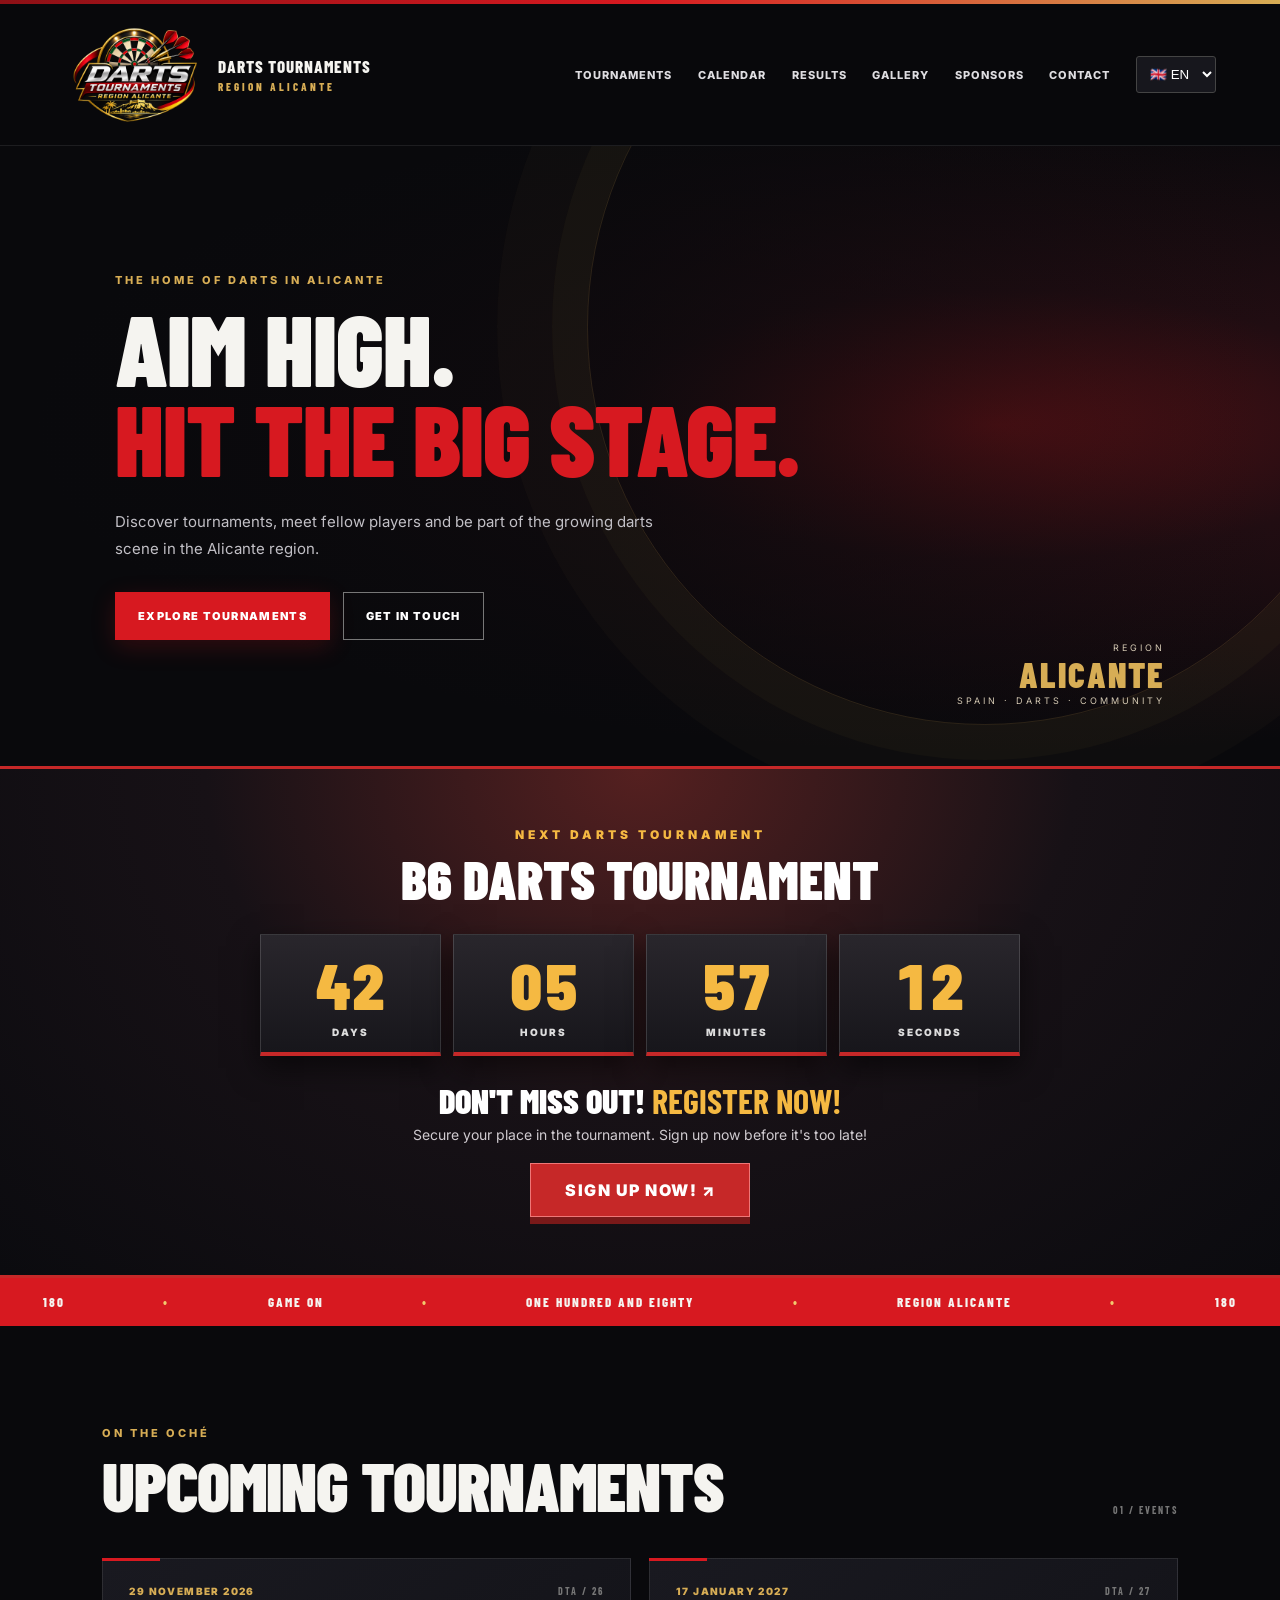
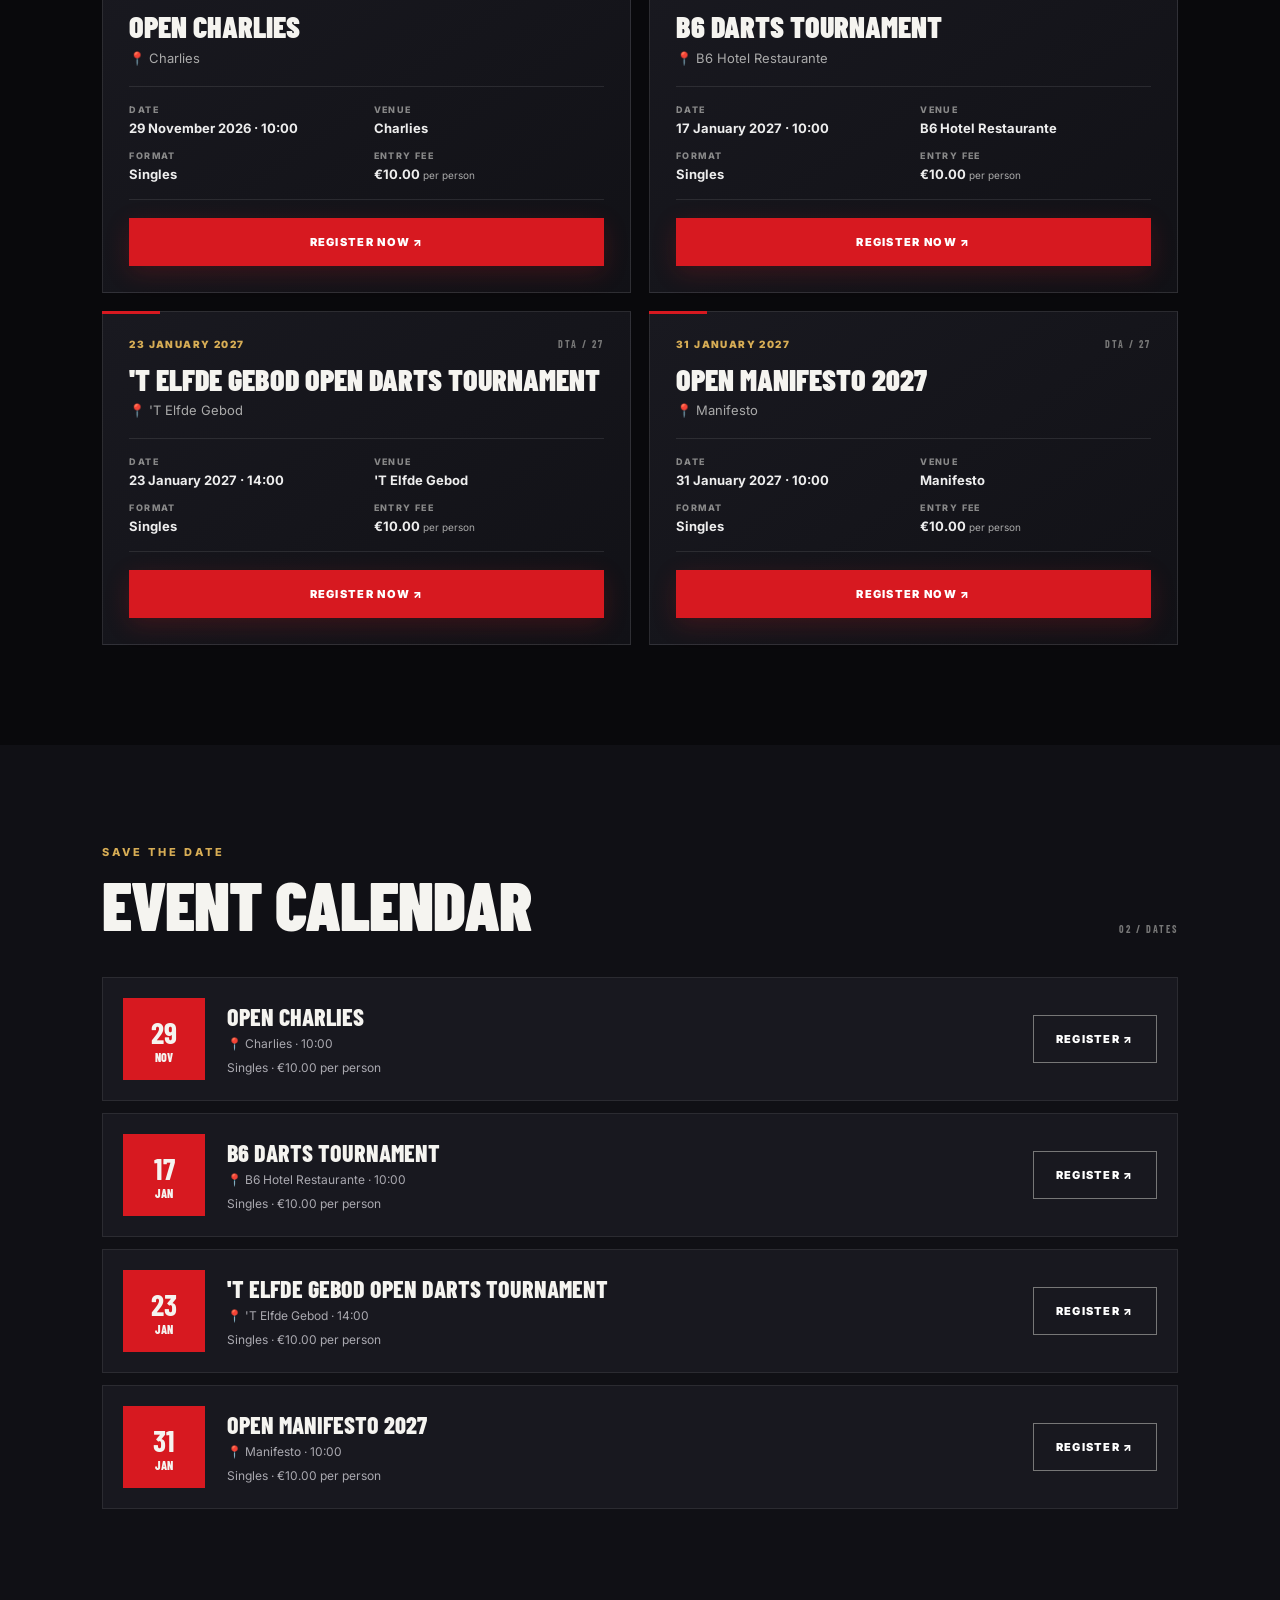
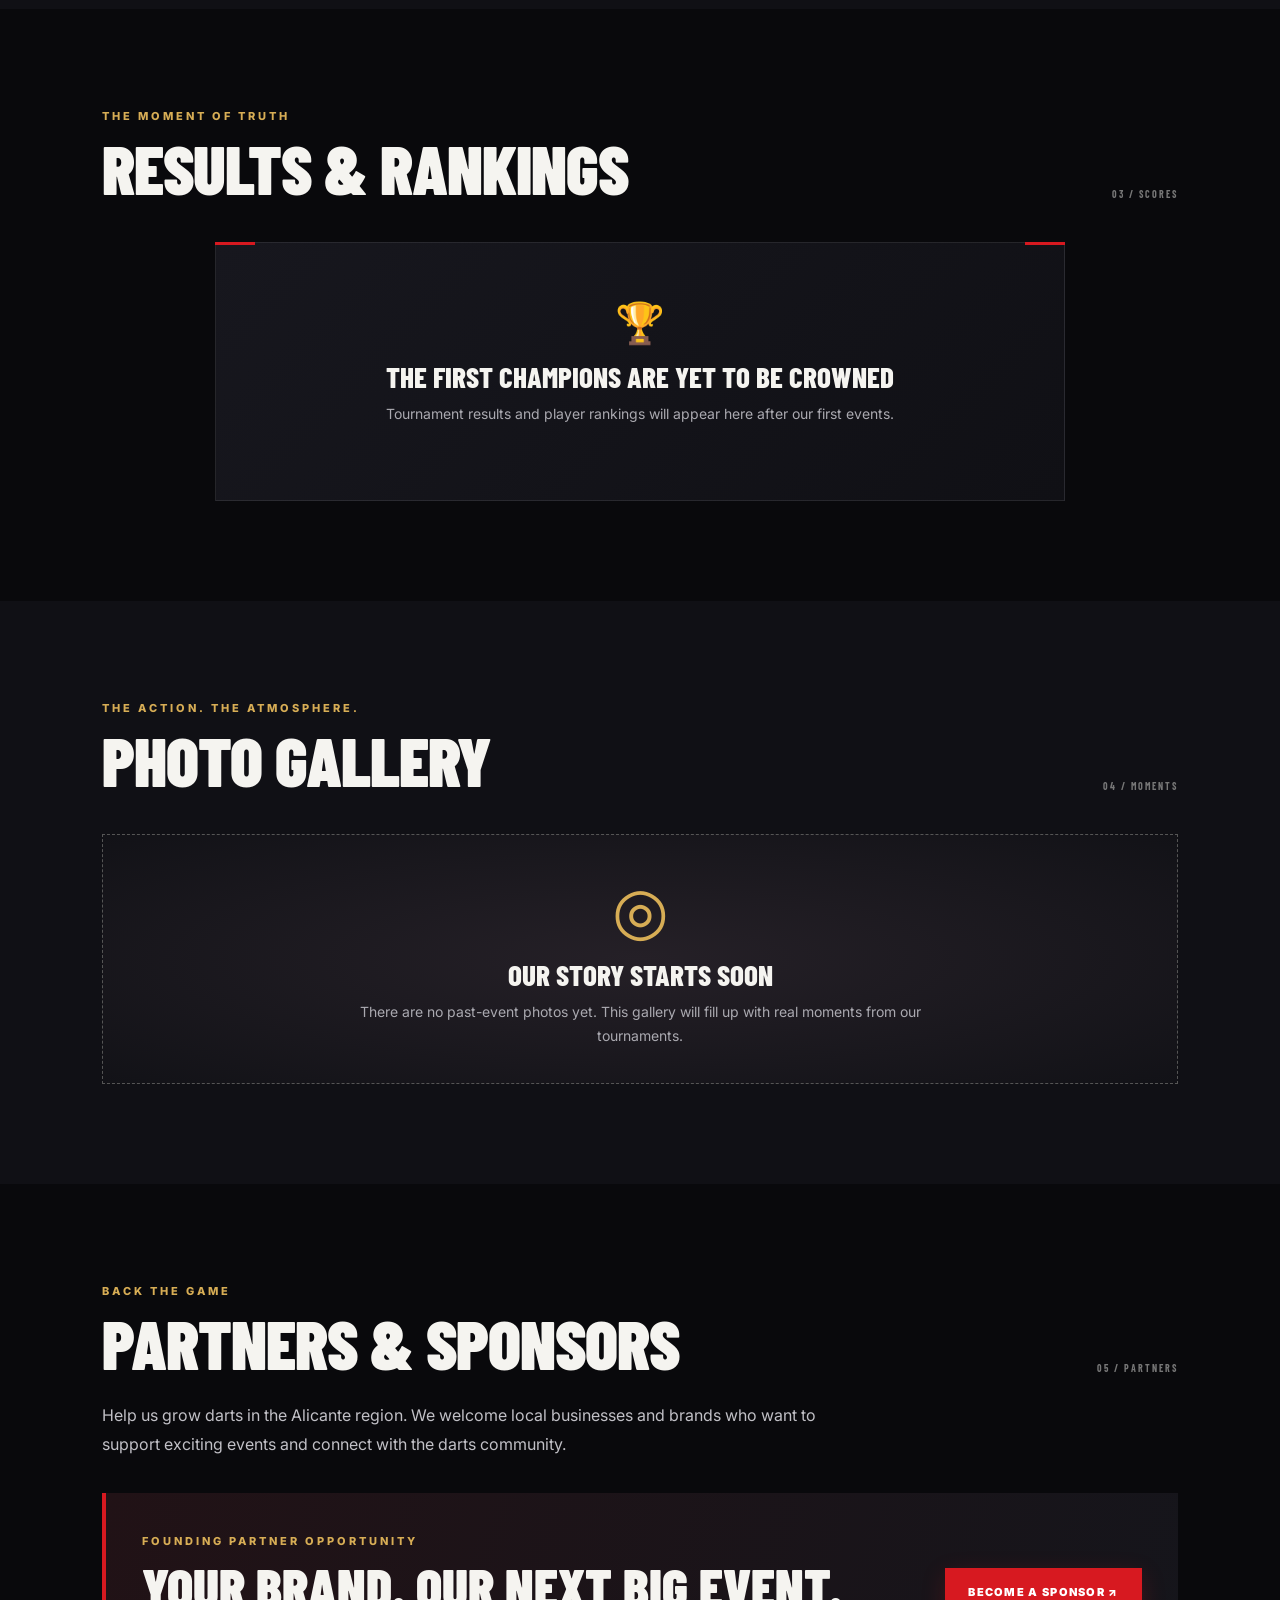
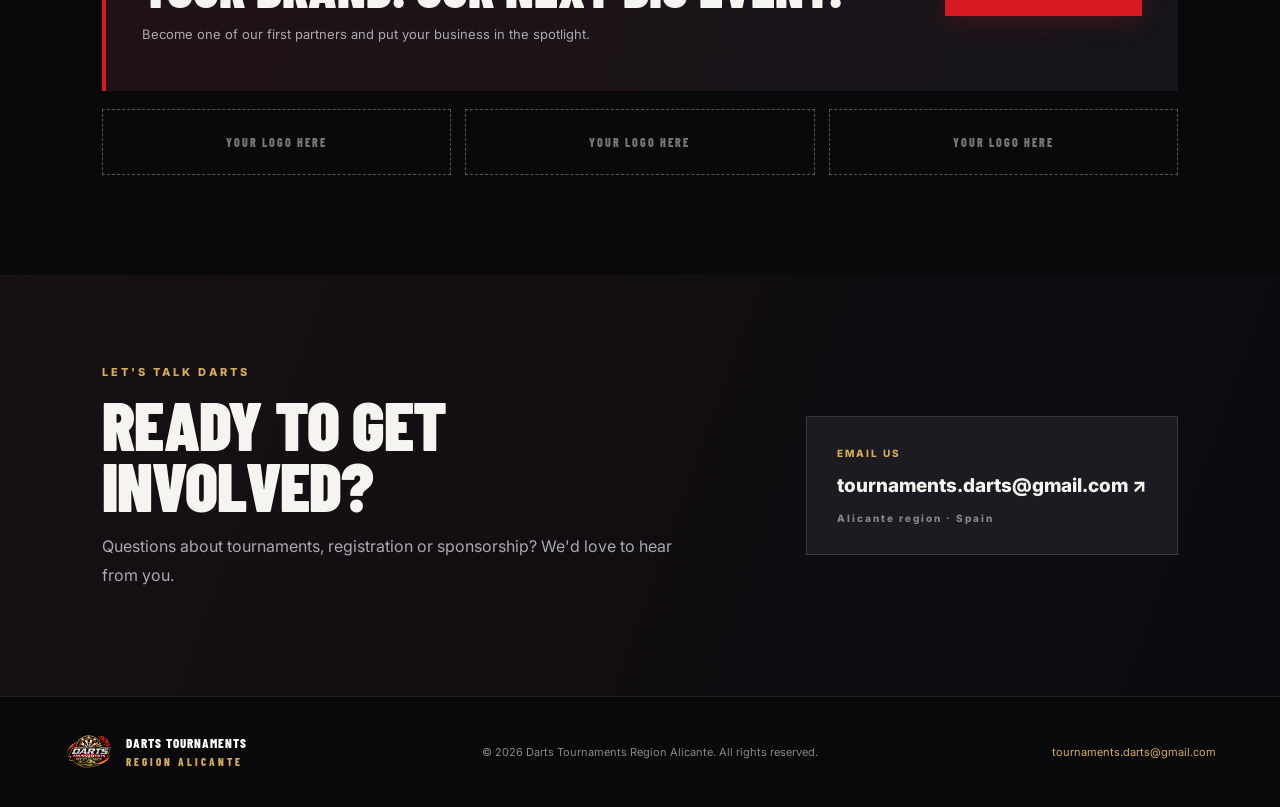
==== index.html @ 4b069492 "Add files via upload" ====
<!doctype html>
<html lang="en">
<head>
  <meta charset="utf-8">
  <meta name="viewport" content="width=device-width, initial-scale=1">
  <meta name="description" content="Darts Tournaments Region Alicante — discover darts tournaments, dates, results and registration in the Alicante region of Spain.">
  <meta name="theme-color" content="#09090c">
  <title>Darts Tournaments Region Alicante</title>
  <link rel="icon" href="assets/logo.png">
  <link rel="stylesheet" href="styles.css?v=countdown1">
</head>
<body>
  <div class="topline"></div>
  <header class="site-header">
    <a class="brand" href="#home" aria-label="Darts Tournaments Region Alicante home">
      <img src="assets/logo.png" alt="Darts Tournaments Region Alicante logo">
      <span>DARTS TOURNAMENTS <small>REGION ALICANTE</small></span>
    </a>
    <button class="menu-toggle" aria-label="Open menu" aria-expanded="false">☰</button>
    <nav class="nav">
      <a href="#events" data-i18n="navEvents">Tournaments</a>
      <a href="#calendar" data-i18n="navCalendar">Calendar</a>
      <a href="#results" data-i18n="navResults">Results</a>
      <a href="#gallery" data-i18n="navGallery">Gallery</a>
      <a href="#sponsors" data-i18n="navSponsors">Sponsors</a>
      <a href="#contact" data-i18n="navContact">Contact</a>
      <select id="language" aria-label="Select language">
        <option value="en">🇬🇧 EN</option><option value="nl">🇳🇱 NL</option><option value="es">🇪🇸 ES</option>
      </select>
    </nav>
  </header>

  <main>
    <section class="hero" id="home">
      <div class="hero-shade"></div>
      <div class="hero-content">
        <p class="eyebrow" data-i18n="heroEyebrow">THE HOME OF DARTS IN ALICANTE</p>
        <h1><span data-i18n="heroLine1">AIM HIGH.</span><br><em data-i18n="heroLine2">HIT THE BIG STAGE.</em></h1>
        <p class="hero-copy" data-i18n="heroCopy">Discover tournaments, meet fellow players and be part of the growing darts scene in the Alicante region.</p>
        <div class="hero-actions">
          <a class="btn btn-red" href="#events" data-i18n="heroCta">EXPLORE TOURNAMENTS</a>
          <a class="btn btn-outline" href="#contact" data-i18n="heroContact">GET IN TOUCH</a>
        </div>
      </div>
      <div class="hero-stamp"><span>REGION</span><strong>ALICANTE</strong><span>SPAIN · DARTS · COMMUNITY</span></div>
    </section>

    <section class="countdown-section" id="next-event-countdown" hidden aria-live="polite">
      <div class="countdown-inner">
        <p class="countdown-kicker">NEXT DARTS TOURNAMENT</p>
        <h2 class="countdown-event-name" id="countdown-event-name"></h2>
        <div class="countdown-clock" aria-label="Countdown">
          <div class="countdown-unit"><strong id="countdown-days">00</strong><span>DAYS</span></div>
          <div class="countdown-unit"><strong id="countdown-hours">00</strong><span>HOURS</span></div>
          <div class="countdown-unit"><strong id="countdown-minutes">00</strong><span>MINUTES</span></div>
          <div class="countdown-unit"><strong id="countdown-seconds">00</strong><span>SECONDS</span></div>
        </div>
        <p class="countdown-callout">DON'T MISS OUT! <strong>REGISTER NOW!</strong></p>
        <p class="countdown-copy">Secure your place in the tournament. Sign up now before it's too late!</p>
        <a class="countdown-register" id="countdown-register" href="#" target="_blank" rel="noopener noreferrer">SIGN UP NOW! ↗</a>
      </div>
    </section>

    <section class="ticker" aria-label="Brand statement"><span>180</span><b>•</b><span>GAME ON</span><b>•</b><span>ONE HUNDRED AND EIGHTY</span><b>•</b><span>REGION ALICANTE</span><b>•</b><span>180</span></section>

    <section class="section" id="events">
      <div class="section-heading">
        <div><p class="eyebrow" data-i18n="eventsEyebrow">ON THE OCHÉ</p><h2 data-i18n="eventsTitle">UPCOMING <em>TOURNAMENTS</em></h2></div>
        <span class="section-mark">01 / EVENTS</span>
      </div>
      <div class="event-grid" id="event-list" aria-live="polite"></div>
    </section>

    <section class="section section-dark" id="calendar">
      <div class="section-heading">
        <div><p class="eyebrow" data-i18n="calendarEyebrow">SAVE THE DATE</p><h2 data-i18n="calendarTitle">EVENT <em>CALENDAR</em></h2></div>
        <span class="section-mark">02 / DATES</span>
      </div>
      <div class="calendar-list" id="calendar-list" aria-live="polite"></div>
    </section>

    <section class="section" id="results">
      <div class="section-heading">
        <div><p class="eyebrow" data-i18n="resultsEyebrow">THE MOMENT OF TRUTH</p><h2 data-i18n="resultsTitle">RESULTS & <em>RANKINGS</em></h2></div>
        <span class="section-mark">03 / SCORES</span>
      </div>
      <div id="results-content" aria-live="polite"><div class="empty-panel"><div class="empty-icon">🏆</div><h3 data-i18n="resultsEmptyTitle">The first champions are yet to be crowned</h3><p data-i18n="resultsEmptyCopy">Tournament results and player rankings will appear here after our first events.</p></div></div>
    </section>

    <section class="section section-dark" id="gallery">
      <div class="section-heading">
        <div><p class="eyebrow" data-i18n="galleryEyebrow">THE ACTION. THE ATMOSPHERE.</p><h2 data-i18n="galleryTitle">PHOTO <em>GALLERY</em></h2></div>
        <span class="section-mark">04 / MOMENTS</span>
      </div>
      <div class="gallery-placeholder">
        <div class="gallery-symbol">◎</div>
        <h3 data-i18n="galleryEmptyTitle">Our story starts soon</h3>
        <p data-i18n="galleryEmptyCopy">There are no past-event photos yet. This gallery will fill up with real moments from our tournaments.</p>
      </div>
    </section>

    <section class="section sponsors" id="sponsors">
      <div class="section-heading">
        <div><p class="eyebrow" data-i18n="sponsorEyebrow">BACK THE GAME</p><h2 data-i18n="sponsorTitle">PARTNERS & <em>SPONSORS</em></h2></div>
        <span class="section-mark">05 / PARTNERS</span>
      </div>
      <p class="sponsor-intro" data-i18n="sponsorIntro">Help us grow darts in the Alicante region. We welcome local businesses and brands who want to support exciting events and connect with the darts community.</p>
      <div class="sponsor-callout">
        <div><span class="eyebrow" data-i18n="foundingPartner">FOUNDING PARTNER OPPORTUNITY</span><h3 data-i18n="sponsorCallTitle">YOUR BRAND.<br><em>OUR NEXT BIG EVENT.</em></h3><p data-i18n="sponsorCallCopy">Become one of our first partners and put your business in the spotlight.</p></div>
        <a class="btn btn-red" href="mailto:tournaments.darts@gmail.com?subject=Become%20a%20sponsor" data-i18n="sponsorCta">BECOME A SPONSOR ↗</a>
      </div>
      <div class="sponsor-slots"><div>YOUR LOGO HERE</div><div>YOUR LOGO HERE</div><div>YOUR LOGO HERE</div></div>
    </section>

    <section class="contact-section" id="contact">
      <div class="contact-copy"><p class="eyebrow" data-i18n="contactEyebrow">LET'S TALK DARTS</p><h2 data-i18n="contactTitle">READY TO<br><em>GET INVOLVED?</em></h2><p data-i18n="contactCopy">Questions about tournaments, registration or sponsorship? We'd love to hear from you.</p></div>
      <div class="contact-card"><span class="contact-label" data-i18n="emailUs">EMAIL US</span><a href="mailto:tournaments.darts@gmail.com">tournaments.darts@gmail.com ↗</a><span class="contact-note" data-i18n="contactNote">Alicante region · Spain</span></div>
    </section>
  </main>

  <footer class="footer">
    <a class="footer-brand" href="#home"><img src="assets/logo.png" alt=""><span>DARTS TOURNAMENTS<br><small>REGION ALICANTE</small></span></a>
    <p>© <span id="year"></span> Darts Tournaments Region Alicante. <span data-i18n="footerRights">All rights reserved.</span></p>
    <a href="mailto:tournaments.darts@gmail.com">tournaments.darts@gmail.com</a>
  </footer>
  <script src="script.js?v=countdown1"></script>
</body>
</html>
---- styles.css ----
@import url('https://fonts.googleapis.com/css2?family=Barlow+Condensed:wght@500;600;700;800;900&family=Inter:wght@400;500;600;700;800&display=swap');
:root{--bg:#09090c;--panel:#121217;--panel2:#18181f;--red:#d71920;--gold:#d7ad55;--white:#f5f4f0;--muted:#aaa9b0;--line:#303039}
*{box-sizing:border-box}html{scroll-behavior:smooth;scroll-padding-top:90px}body{margin:0;background:var(--bg);color:var(--white);font-family:Inter,Arial,sans-serif}a{color:inherit;text-decoration:none}.topline{height:4px;background:linear-gradient(90deg,#8d1016,var(--red),var(--gold))}.site-header{height:142px;padding:0 clamp(20px,5vw,76px);display:flex;align-items:center;justify-content:space-between;background:#09090cf2;border-bottom:1px solid #ffffff16;position:sticky;top:0;z-index:20;backdrop-filter:blur(14px)}.brand,.footer-brand{display:flex;align-items:center;gap:12px;font:800 17px 'Barlow Condensed',sans-serif;letter-spacing:1px}.brand img{width:142px;height:128px;object-fit:contain;flex:0 0 auto}.brand small,.footer-brand small{display:block;color:var(--gold);font-size:11px;letter-spacing:3px;margin-top:4px}.nav{display:flex;align-items:center;gap:clamp(13px,2vw,28px)}.nav a{font-size:11px;font-weight:800;letter-spacing:1px;text-transform:uppercase;color:#dedde1}.nav a:hover{color:var(--gold)}select{background:#17171d;color:white;border:1px solid #444;padding:9px;border-radius:3px}.menu-toggle{display:none;background:none;border:1px solid #555;color:white;font-size:23px;padding:5px 10px}.hero{min-height:620px;position:relative;display:flex;align-items:center;padding:80px clamp(24px,9vw,140px);overflow:hidden;background:radial-gradient(ellipse at 78% 45%,#5a1115 0,#210d12 28%,#09090c 68%)}.hero:after{content:"";position:absolute;right:-8%;top:-35%;width:62vw;height:62vw;border:1px solid #d7ad5528;border-radius:50%;box-shadow:0 0 0 35px #d7ad5508,0 0 0 90px #d7ad5506}.hero-shade{position:absolute;inset:0;background:linear-gradient(90deg,#09090cf5 0%,#09090cbd 48%,transparent 100%)}.hero-content{position:relative;z-index:2;max-width:720px}.eyebrow{color:var(--gold);font-size:11px;font-weight:800;letter-spacing:3px;margin:0 0 15px}.hero h1,.section h2,.contact-section h2{font:900 clamp(52px,8vw,100px)/.9 'Barlow Condensed',sans-serif;letter-spacing:-1px;margin:0;text-transform:uppercase}.hero h1 em,.section h2 em,.contact-section h2 em,.sponsor-callout h3 em{font-style:normal;color:var(--red)}.hero-copy{color:#c2c0c6;line-height:1.8;max-width:540px;margin:26px 0 30px;font-size:15px}.hero-actions{display:flex;gap:13px;flex-wrap:wrap}.btn{display:inline-flex;align-items:center;justify-content:center;padding:15px 22px;font-size:11px;font-weight:900;letter-spacing:1.3px;border:1px solid transparent;min-height:48px}.btn-red{background:var(--red);color:white;box-shadow:0 7px 24px #d7192033}.btn-red:hover{background:#f0262d}.btn-outline{border-color:#777;color:white}.btn-outline:hover{border-color:var(--gold);color:var(--gold)}.hero-stamp{position:absolute;right:9%;bottom:60px;z-index:2;display:flex;flex-direction:column;text-align:right;color:#d4c9b3;font-size:9px;letter-spacing:3px}.hero-stamp strong{font:900 35px 'Barlow Condensed';color:var(--gold);letter-spacing:2px}.ticker{height:48px;display:flex;align-items:center;justify-content:space-around;gap:12px;overflow:hidden;background:var(--red);font:800 13px 'Barlow Condensed';letter-spacing:2px;white-space:nowrap}.ticker b{color:#f2c96d}.section{padding:100px clamp(22px,8vw,120px)}.section-dark{background:#101015}.section-heading{display:flex;align-items:end;justify-content:space-between;margin-bottom:42px;gap:20px}.section h2,.contact-section h2{font-size:clamp(42px,6vw,68px)}.section-mark{font:700 10px 'Barlow Condensed';letter-spacing:2px;color:#777}.empty-panel{max-width:850px;margin:auto;text-align:center;padding:55px 25px;background:linear-gradient(135deg,#17171e,#101015);border:1px solid #ffffff16;position:relative}.empty-panel:before,.empty-panel:after{content:"";position:absolute;width:40px;height:3px;background:var(--red);top:-1px;left:-1px}.empty-panel:after{left:auto;right:-1px}.empty-icon{font-size:40px;margin-bottom:12px}.empty-panel h3,.calendar-empty h3,.gallery-placeholder h3{font:800 29px 'Barlow Condensed';text-transform:uppercase;margin:8px 0}.empty-panel p,.calendar-empty p,.gallery-placeholder p{color:var(--muted);line-height:1.7;max-width:570px;margin:0 auto 20px;font-size:14px}.text-link{font-size:10px;color:var(--gold);font-weight:800;letter-spacing:1.5px}.calendar-empty{display:flex;align-items:center;gap:30px;padding:28px;background:#18181f;border:1px solid #ffffff15;flex-wrap:wrap}.calendar-date{width:125px;height:125px;display:flex;flex-direction:column;justify-content:center;align-items:center;background:var(--red);font:800 17px 'Barlow Condensed';text-align:center}.calendar-date strong{font-size:31px}.calendar-empty>div:nth-child(2){flex:1;min-width:220px}.calendar-empty p{margin:0}.calendar-empty .btn{margin-left:auto}.gallery-placeholder{min-height:250px;border:1px dashed #555;display:flex;flex-direction:column;align-items:center;justify-content:center;text-align:center;background:radial-gradient(ellipse,#252027,#121217)}.gallery-symbol{font-size:65px;color:var(--gold)}.gallery-placeholder p{margin-bottom:0}.sponsor-intro{color:#c1c0c6;line-height:1.8;max-width:720px;margin:-15px 0 35px}.sponsor-callout{padding:36px;background:linear-gradient(110deg,#211216,#15151b);border-left:4px solid var(--red);display:flex;align-items:center;justify-content:space-between;gap:25px}.sponsor-callout h3{font:900 clamp(34px,5vw,54px)/.95 'Barlow Condensed';margin:12px 0}.sponsor-callout p{color:var(--muted);font-size:13px}.sponsor-slots{display:grid;grid-template-columns:repeat(3,1fr);gap:14px;margin-top:18px}.sponsor-slots div{border:1px dashed #555;padding:25px;text-align:center;color:#777;font:800 12px 'Barlow Condensed';letter-spacing:2px}.contact-section{padding:90px clamp(22px,8vw,120px);display:flex;align-items:center;justify-content:space-between;gap:40px;background:linear-gradient(110deg,#171014,#0b0b0f)}.contact-copy{max-width:570px}.contact-copy>p:last-child{color:var(--muted);line-height:1.8}.contact-card{padding:30px;background:#1c1b21;border:1px solid #ffffff20;min-width:min(100%,370px)}.contact-label,.contact-note{display:block;color:var(--gold);font-size:10px;font-weight:800;letter-spacing:2px}.contact-card a{display:block;font-weight:800;font-size:clamp(15px,2vw,19px);margin:15px 0;overflow-wrap:anywhere}.contact-note{color:#888}.footer{padding:30px clamp(20px,5vw,76px);display:flex;align-items:center;justify-content:space-between;gap:20px;flex-wrap:wrap;border-top:1px solid #ffffff18;color:#888;font-size:11px}.footer-brand img{width:50px;height:50px;object-fit:contain}.footer-brand{color:white;font-size:13px}.footer>a:last-child{color:var(--gold)}@media(max-width:850px){.nav{gap:12px}.nav a{font-size:9px}.brand{font-size:14px}.brand img{width:112px;height:104px}}@media(max-width:700px){.site-header{height:112px}.brand img{width:108px;height:100px}.menu-toggle{display:block}.nav{display:none;position:absolute;top:112px;left:0;right:0;background:#101015;padding:20px;flex-direction:column;align-items:stretch;border-bottom:1px solid #333}.nav.open{display:flex}.nav a{font-size:12px;padding:8px}.nav select{width:100%}.hero{min-height:570px;padding-top:60px;padding-bottom:110px}.hero-stamp{right:22px;bottom:22px}.section{padding-top:70px;padding-bottom:70px}.section-heading{align-items:start}.section-mark{display:none}.calendar-empty .btn{margin-left:0}.sponsor-callout,.contact-section{align-items:flex-start;flex-direction:column}.sponsor-slots{grid-template-columns:1fr}.contact-card{width:100%;min-width:0}.footer{align-items:flex-start;flex-direction:column}}

/* Tournament listings */
.event-grid{display:grid;grid-template-columns:repeat(2,minmax(0,1fr));gap:18px}
.event-card{background:linear-gradient(145deg,#191920,#111116);border:1px solid #ffffff1b;padding:26px;position:relative;display:flex;flex-direction:column;min-height:100%}
.event-card:before{content:"";position:absolute;left:-1px;top:-1px;width:58px;height:3px;background:var(--red)}
.event-card-top{display:flex;justify-content:space-between;align-items:center;gap:12px;margin-bottom:14px}
.event-tag{color:var(--gold);font-size:10px;font-weight:900;letter-spacing:1.4px;text-transform:uppercase}
.event-number{color:#777;font:700 10px 'Barlow Condensed';letter-spacing:2px}
.event-card h3{font:900 30px/1.05 'Barlow Condensed';text-transform:uppercase;margin:0 0 7px}
.event-venue{color:#aaa;font-size:13px;margin:0 0 20px}
.event-details{display:grid;grid-template-columns:1fr 1fr;gap:14px;padding:17px 0;border-top:1px solid #ffffff18;border-bottom:1px solid #ffffff18;margin-top:auto}
.event-details div{display:flex;flex-direction:column;gap:5px}
.event-details span{font-size:9px;color:#888;letter-spacing:1.4px;font-weight:800}
.event-details strong{font-size:13px;color:#eee}
.event-details small{font-size:10px;color:#aaa;font-weight:400}
.event-register{margin-top:18px;width:100%}
.calendar-list{display:flex;flex-direction:column;gap:12px}
.calendar-row{display:flex;align-items:center;gap:22px;padding:20px;background:#18181f;border:1px solid #ffffff15}
.calendar-row .calendar-date{flex:0 0 82px;width:82px;height:82px}
.calendar-row .calendar-date strong{font-size:30px}
.calendar-row .calendar-date span{font-size:12px;text-transform:uppercase}
.calendar-info{flex:1;min-width:0}
.calendar-info h3{font:800 24px 'Barlow Condensed';text-transform:uppercase;margin:0 0 5px}
.calendar-info p,.calendar-info>span{color:var(--muted);font-size:12px;margin:0 0 5px}
.calendar-row .btn{flex:0 0 auto}
@media(max-width:760px){.event-grid{grid-template-columns:1fr}.calendar-row{align-items:flex-start;flex-wrap:wrap}.calendar-row .calendar-date{flex-basis:70px;width:70px;height:70px}.calendar-info{flex-basis:calc(100% - 95px)}.calendar-row .btn{margin-left:92px}}

/* Tournament results */
.result-card{background:linear-gradient(145deg,#191920,#111116);border:1px solid #ffffff1b;padding:26px;margin:0 0 18px}
.result-heading{display:flex;align-items:center;justify-content:space-between;gap:16px;border-bottom:1px solid #ffffff20;padding-bottom:15px;margin-bottom:12px}
.result-heading .eyebrow{margin-bottom:7px}
.result-heading h3{font:900 30px/1.05 'Barlow Condensed';text-transform:uppercase;margin:0}
.result-count{font-size:10px;font-weight:800;letter-spacing:1.3px;color:var(--gold)}
.result-list{list-style:none;margin:0;padding:0;display:grid;grid-template-columns:repeat(2,minmax(0,1fr));gap:8px 18px;counter-reset:rank}
.result-list li{display:flex;align-items:center;gap:12px;padding:10px;background:#ffffff08;color:#eee;font-size:13px;min-width:0}
.result-position{display:flex;align-items:center;justify-content:center;flex:0 0 30px;height:30px;background:var(--red);font-weight:900}
@media(max-width:650px){.result-list{grid-template-columns:1fr}.result-heading{align-items:flex-start;flex-direction:column}}

/* Click-to-open tournament result cards */
.result-toggle{display:block;width:100%;padding:0;border:0;background:transparent;color:inherit;text-align:left;cursor:pointer}
.result-toggle:focus-visible{outline:2px solid var(--gold);outline-offset:5px}
.result-toggle .result-heading{margin:0;padding:0 0 15px}
.result-title{display:flex;flex-direction:column;gap:7px;min-width:0}
.result-title .eyebrow{margin:0}
.result-name{font:900 30px/1.05 'Barlow Condensed';text-transform:uppercase}
.result-meta{display:flex;align-items:center;gap:14px;flex-shrink:0}
.result-chevron{font-size:24px;color:var(--gold);line-height:1}
.result-details{padding-top:12px}
@media(max-width:650px){.result-toggle .result-heading{align-items:flex-start;flex-direction:row}.result-meta{align-items:flex-end;flex-direction:column;gap:5px}.result-name{font-size:25px}}


/* Featured next-event countdown */
.countdown-section{background:radial-gradient(ellipse at 50% 0%,#552020 0%,#171116 48%,#0b0b0f 100%);color:#fff;padding:58px 22px;text-align:center;border-top:3px solid #c62828;border-bottom:3px solid #c62828;position:relative;overflow:hidden}
.countdown-section[hidden]{display:none}
.countdown-inner{max-width:920px;margin:0 auto;position:relative}
.countdown-kicker{color:#f5b942;font-size:12px;font-weight:900;letter-spacing:4px;margin:0 0 10px}
.countdown-event-name{font:900 clamp(30px,5vw,54px)/1 'Barlow Condensed',sans-serif;text-transform:uppercase;margin:0 0 28px}
.countdown-clock{display:grid;grid-template-columns:repeat(4,minmax(0,1fr));gap:12px;max-width:760px;margin:0 auto 28px}
.countdown-unit{background:linear-gradient(180deg,#29262c,#17161b);border:1px solid #ffffff25;border-bottom:4px solid #c62828;padding:18px 8px 14px;box-shadow:0 12px 28px #0008}
.countdown-unit strong{display:block;color:#f5b942;font:900 clamp(34px,6vw,64px)/1 'Barlow Condensed',sans-serif;font-variant-numeric:tabular-nums}
.countdown-unit span{display:block;color:#ddd;font-size:10px;font-weight:900;letter-spacing:2px;margin-top:9px}
.countdown-callout{font:900 clamp(23px,4vw,34px)/1 'Barlow Condensed',sans-serif;margin:0 0 8px;color:#fff}
.countdown-callout strong{color:#f5b942}
.countdown-copy{color:#d0cbd0;font-size:14px;margin:0 0 20px}
.countdown-register{display:inline-block;background:#c62828;color:white;text-decoration:none;font-weight:900;letter-spacing:1.5px;padding:16px 34px;border:1px solid #ef7777;box-shadow:0 7px 0 #791919;transition:transform .15s,background .15s}
.countdown-register:hover{background:#e03333;transform:translateY(-2px)}
@media(max-width:520px){.countdown-section{padding:42px 14px}.countdown-clock{gap:6px}.countdown-unit{padding:14px 3px 11px}.countdown-unit span{font-size:8px;letter-spacing:1px}.countdown-copy{font-size:12px}}
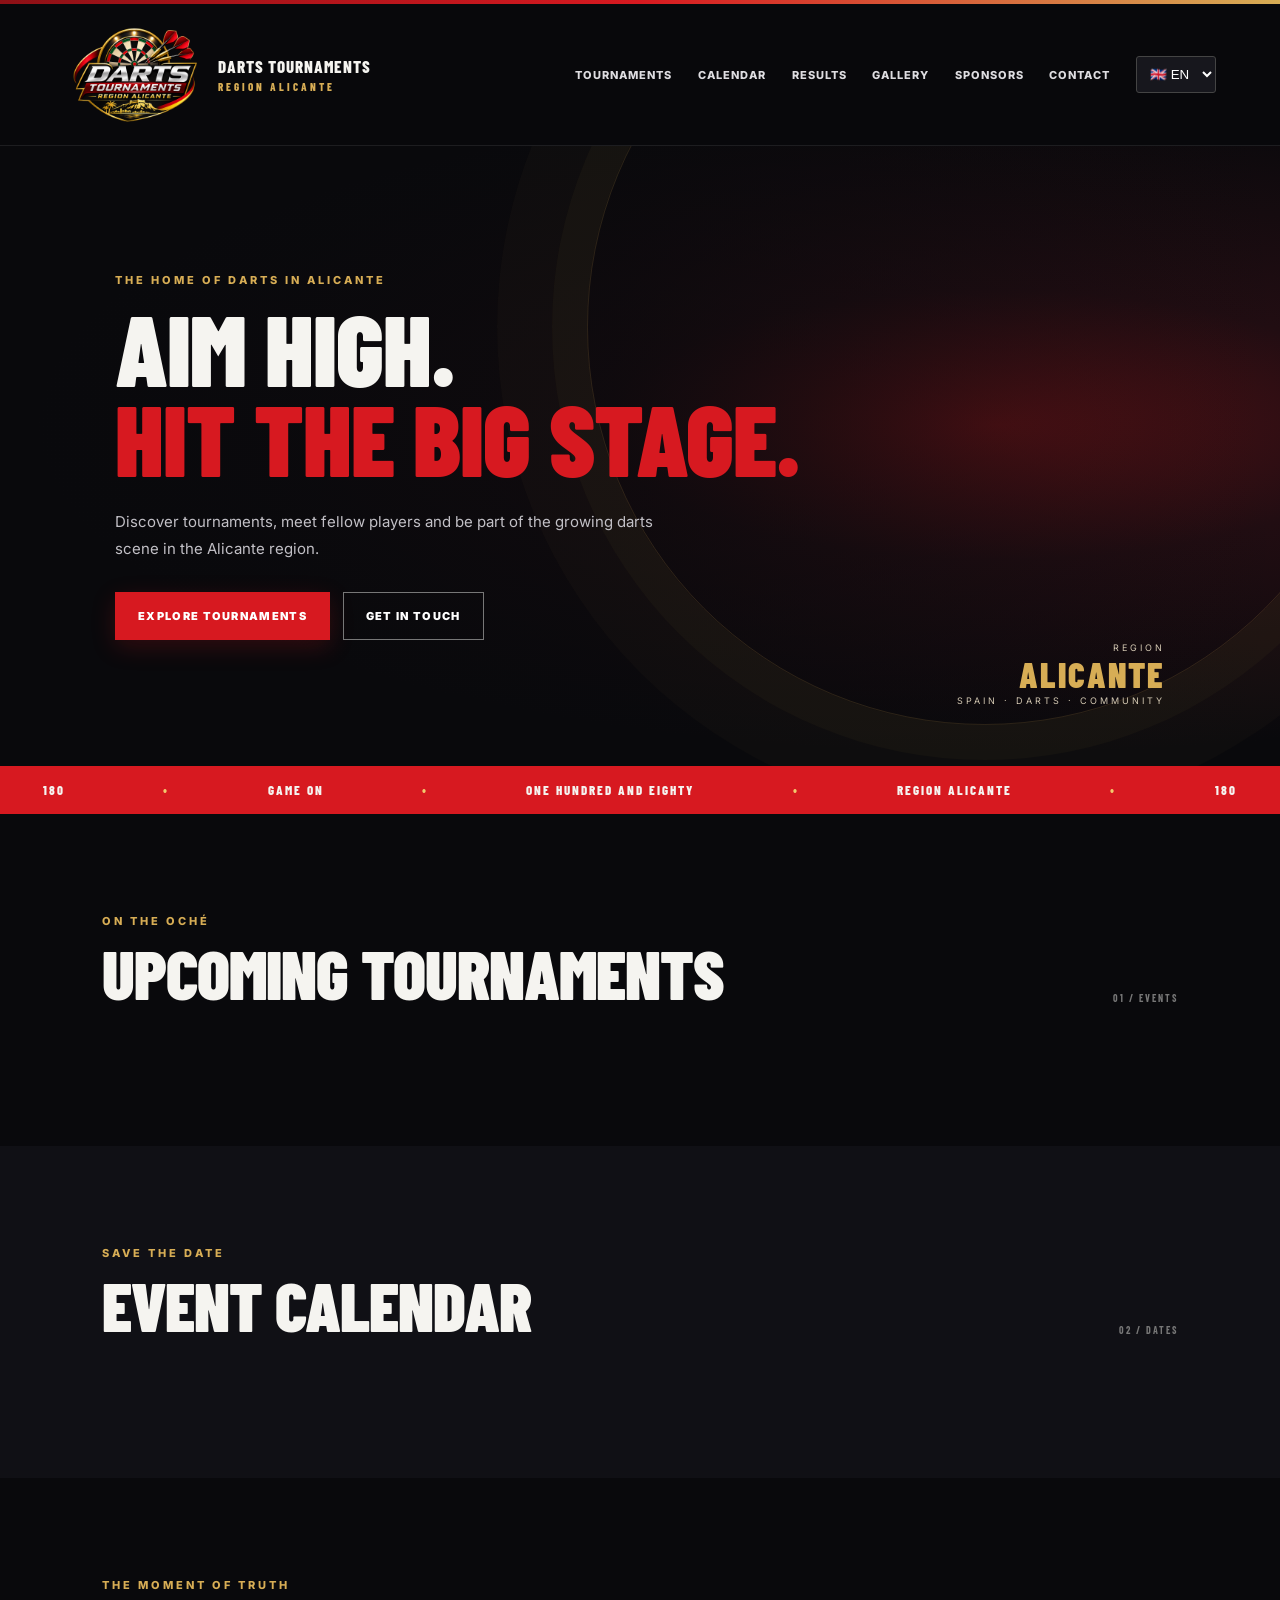
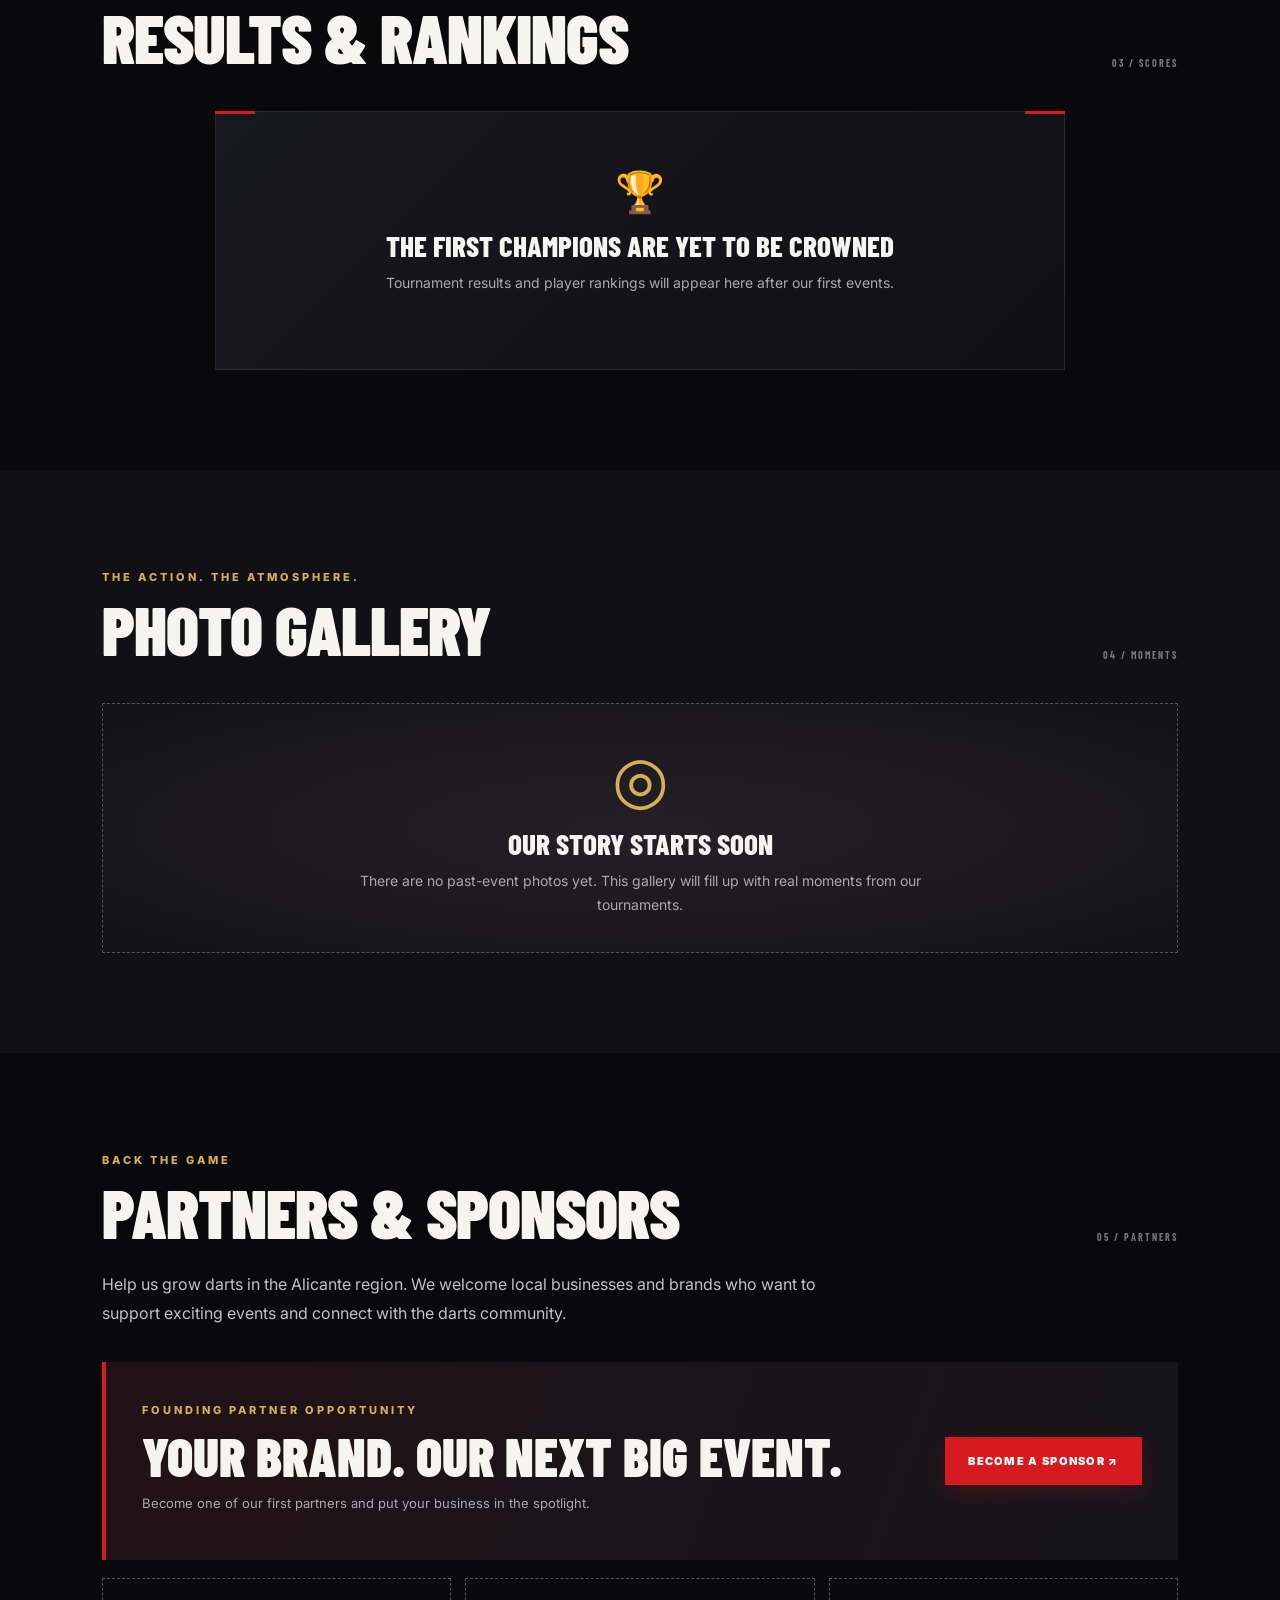
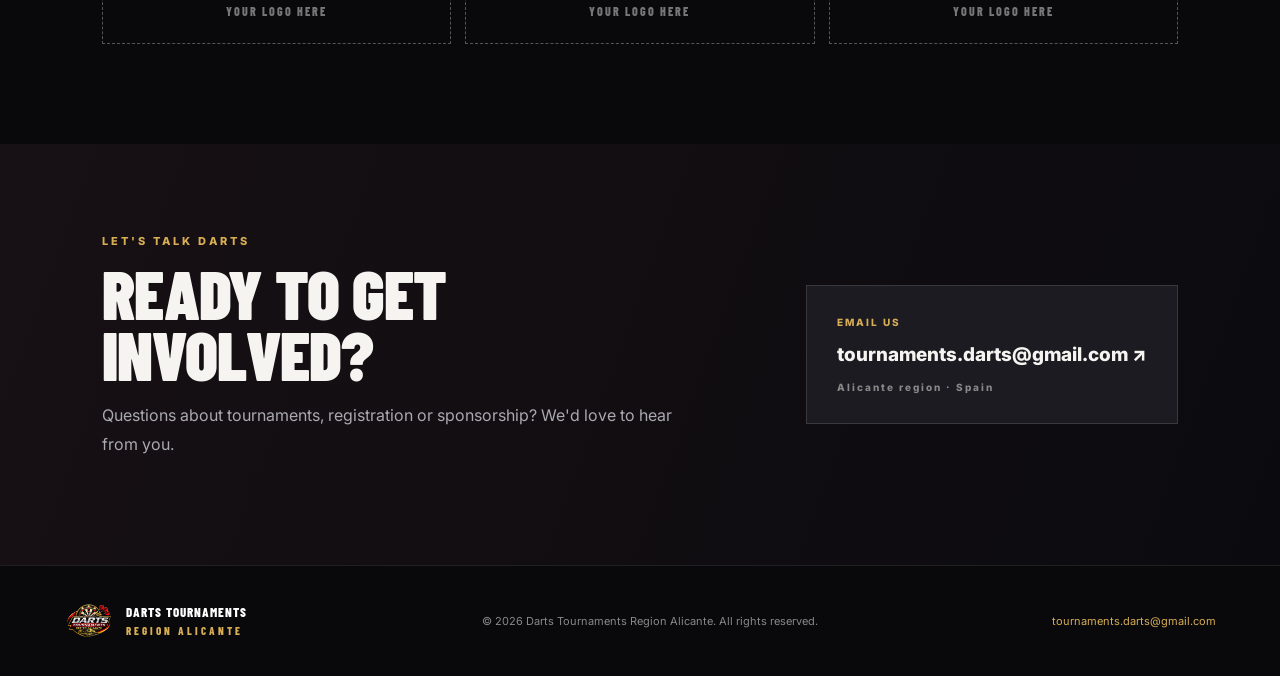
==== commit 6fc2e86a: "Add files via upload" ====
--- a/index.html
+++ b/index.html
@@ -7,7 +7,7 @@
   <meta name="theme-color" content="#09090c">
   <title>Darts Tournaments Region Alicante</title>
   <link rel="icon" href="assets/logo.png">
-  <link rel="stylesheet" href="styles.css?v=countdown1">
+  <link rel="stylesheet" href="styles.css">
 </head>
 <body>
   <div class="topline"></div>
@@ -60,6 +60,7 @@
         <a class="countdown-register" id="countdown-register" href="#" target="_blank" rel="noopener noreferrer">SIGN UP NOW! ↗</a>
       </div>
     </section>
+
 
     <section class="ticker" aria-label="Brand statement"><span>180</span><b>•</b><span>GAME ON</span><b>•</b><span>ONE HUNDRED AND EIGHTY</span><b>•</b><span>REGION ALICANTE</span><b>•</b><span>180</span></section>
 
@@ -123,6 +124,6 @@
     <p>© <span id="year"></span> Darts Tournaments Region Alicante. <span data-i18n="footerRights">All rights reserved.</span></p>
     <a href="mailto:tournaments.darts@gmail.com">tournaments.darts@gmail.com</a>
   </footer>
-  <script src="script.js?v=countdown1"></script>
+  <script src="script.js?v=flyercountdown2?v=flyers-results-1"></script>
 </body>
 </html>
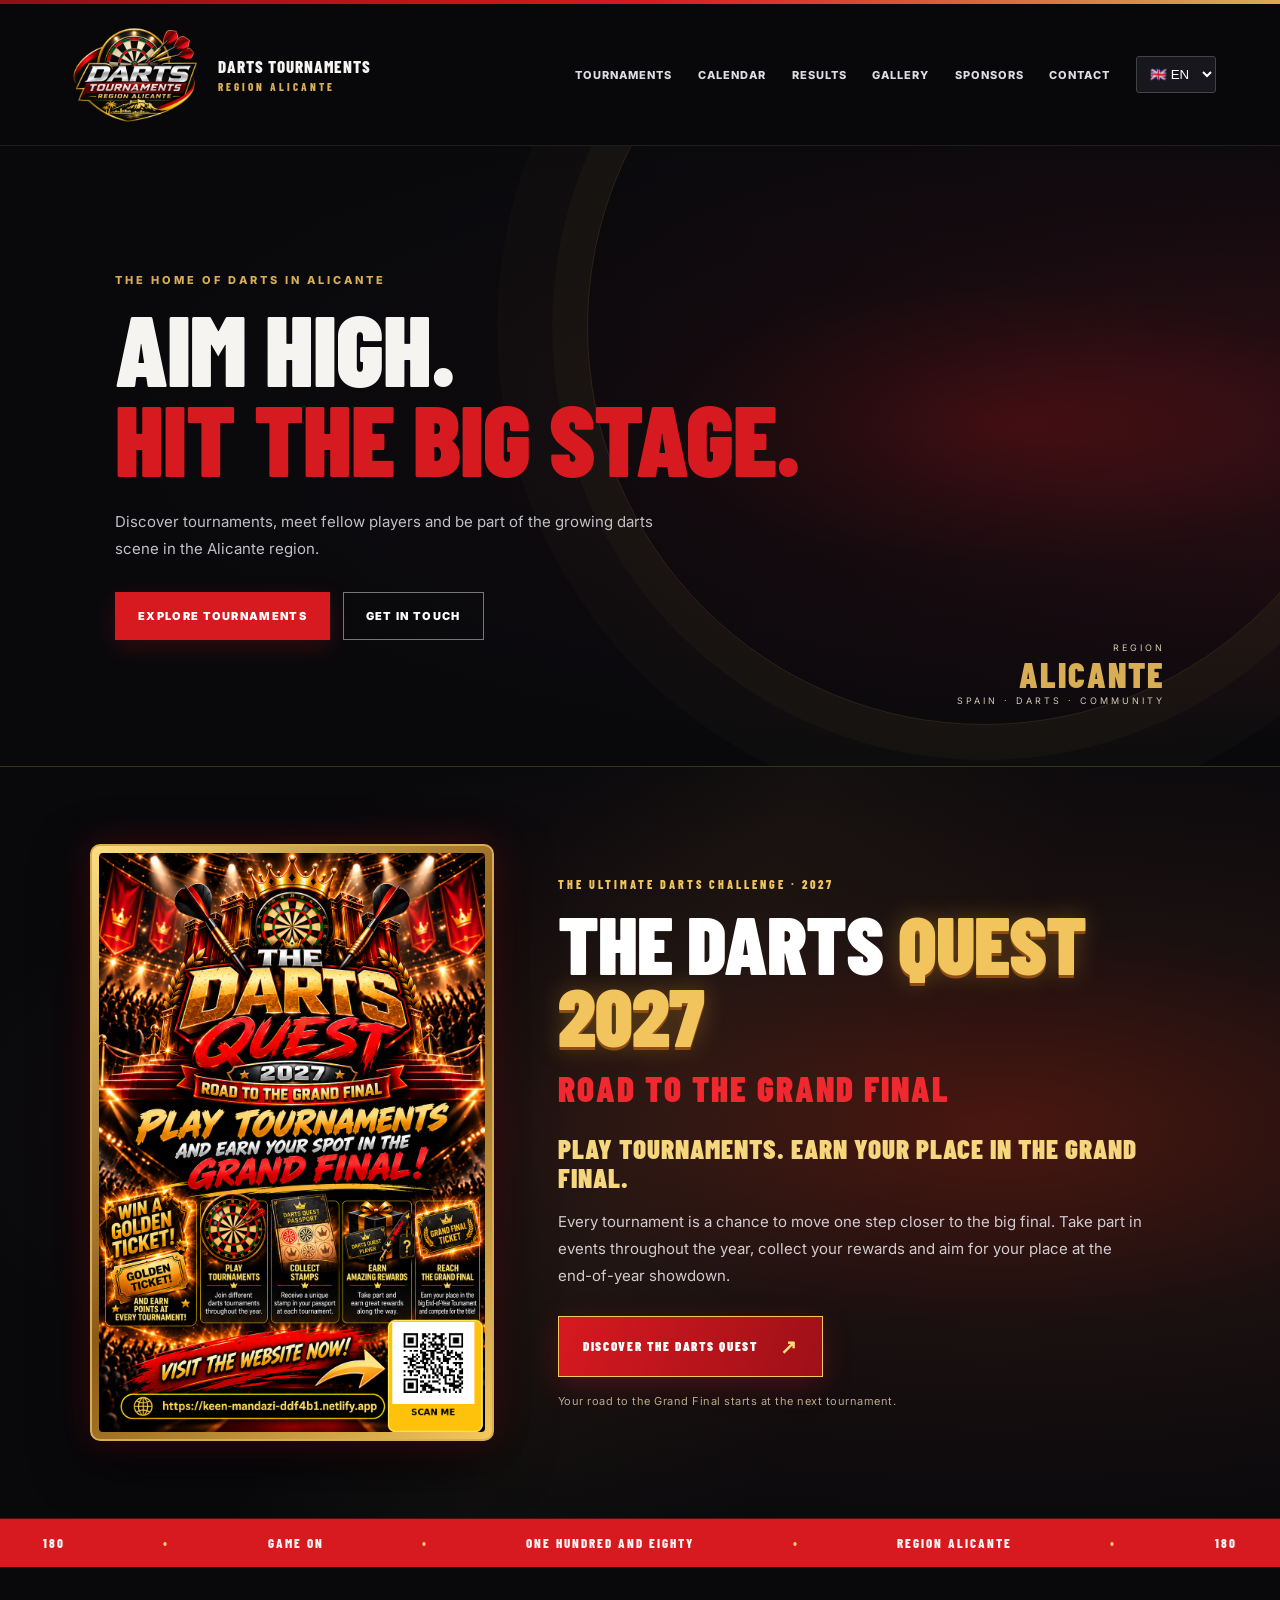
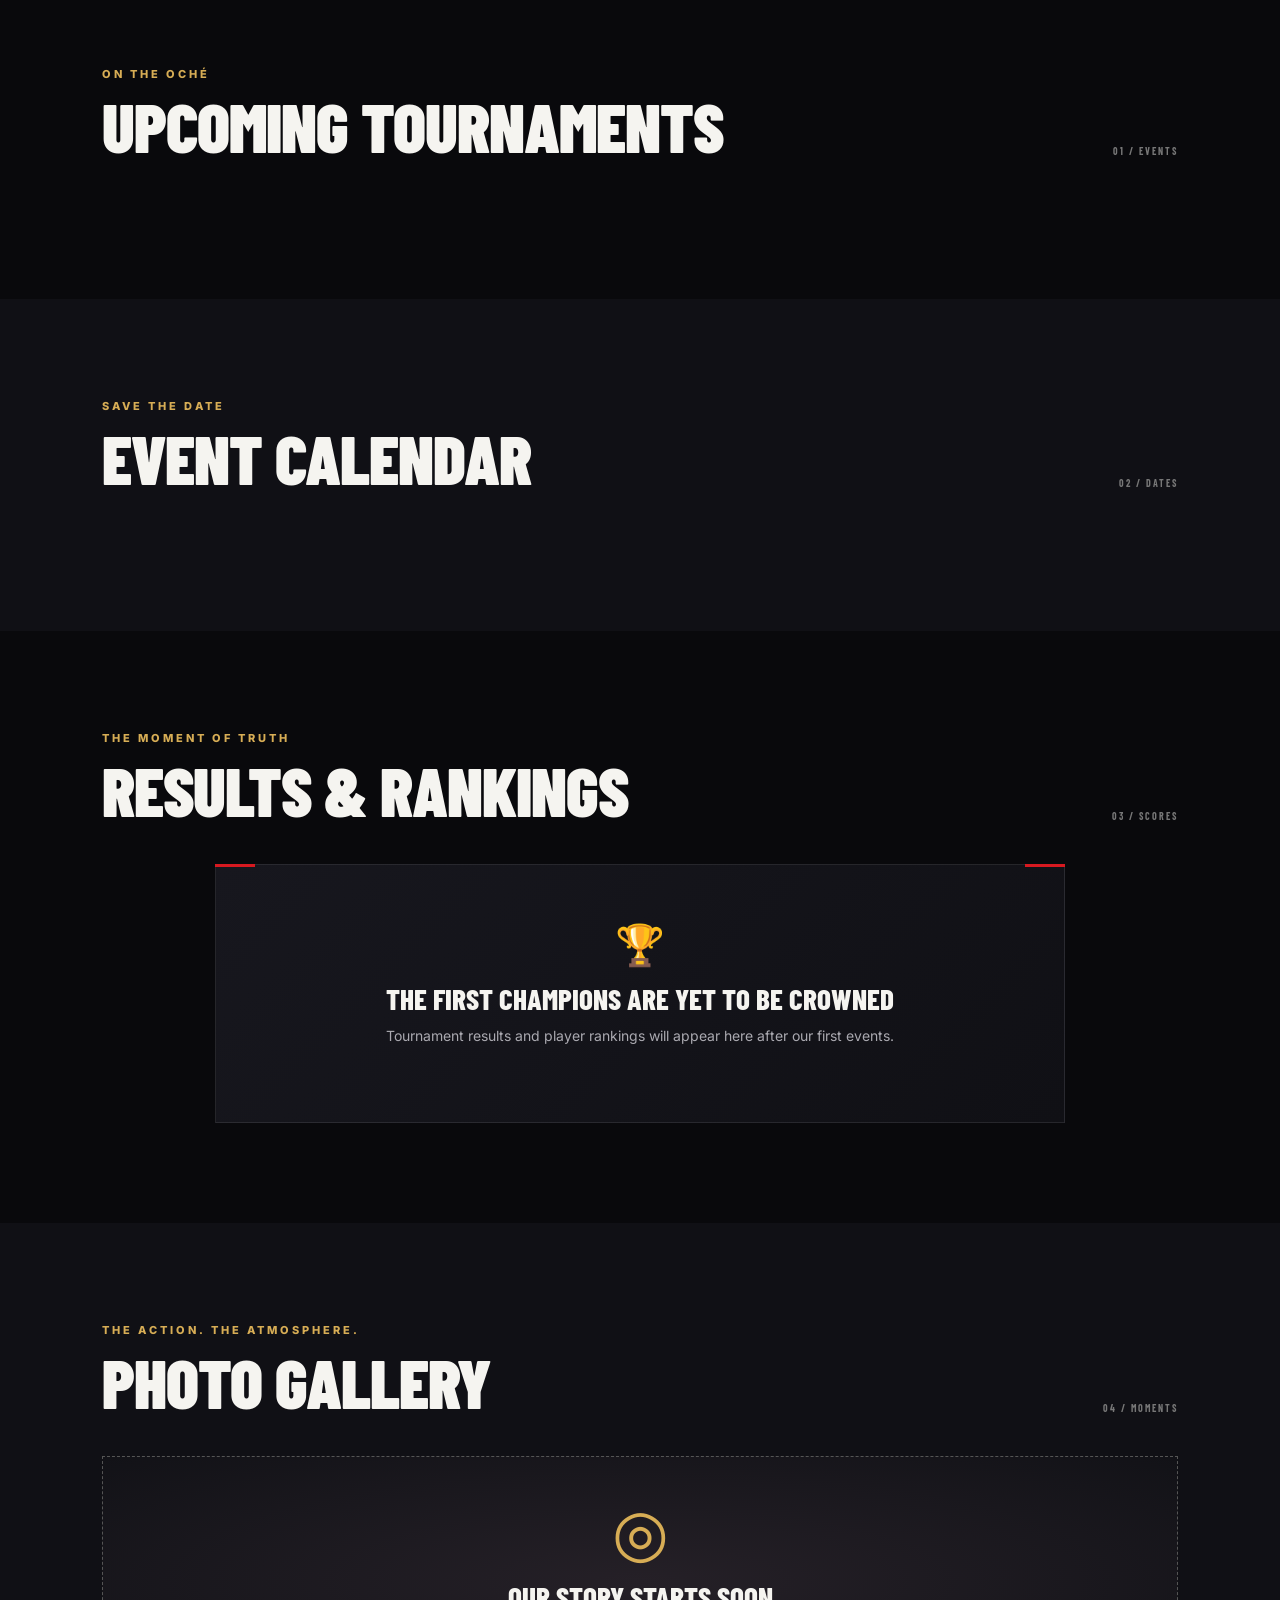
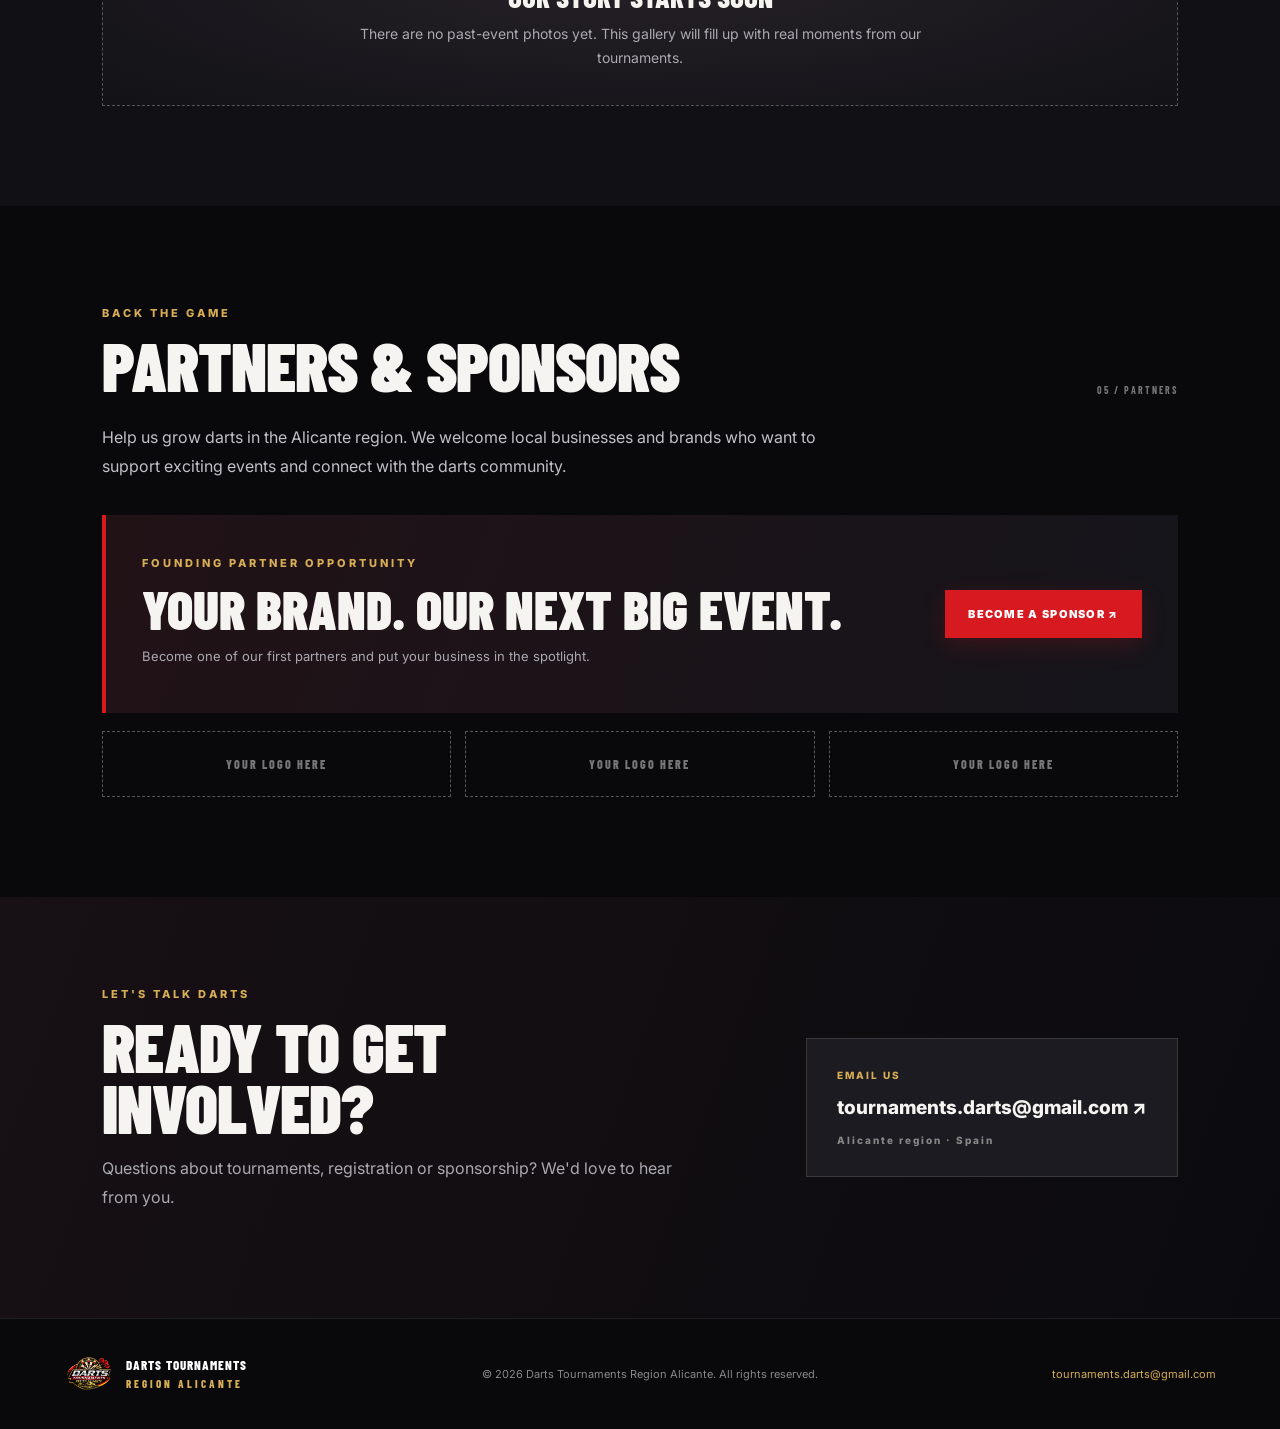
==== commit 666274b5: "Add files via upload" ====
--- a/index.html
+++ b/index.html
@@ -7,7 +7,7 @@
   <meta name="theme-color" content="#09090c">
   <title>Darts Tournaments Region Alicante</title>
   <link rel="icon" href="assets/logo.png">
-  <link rel="stylesheet" href="styles.css">
+  <link rel="stylesheet" href="styles.css?v=quest2027">
 </head>
 <body>
   <div class="topline"></div>
@@ -62,6 +62,23 @@
     </section>
 
 
+    <section class="quest-feature" id="darts-quest-2027">
+      <div class="quest-feature-inner">
+        <div class="quest-poster-wrap">
+          <img class="quest-poster" src="assets/darts-quest-2027.png" alt="The Darts Quest 2027 — Road to the Grand Final poster" loading="lazy">
+        </div>
+        <div class="quest-feature-copy">
+          <p class="quest-eyebrow">THE ULTIMATE DARTS CHALLENGE · 2027</p>
+          <h2>THE DARTS <em>QUEST 2027</em></h2>
+          <h3>ROAD TO THE GRAND FINAL</h3>
+          <p class="quest-lead">PLAY TOURNAMENTS. EARN YOUR PLACE IN THE GRAND FINAL.</p>
+          <p class="quest-description">Every tournament is a chance to move one step closer to the big final. Take part in events throughout the year, collect your rewards and aim for your place at the end-of-year showdown.</p>
+          <a class="quest-cta" href="https://keen-mandazi-ddf4b1.netlify.app" target="_blank" rel="noopener noreferrer">DISCOVER THE DARTS QUEST <span>↗</span></a>
+          <p class="quest-note">Your road to the Grand Final starts at the next tournament.</p>
+        </div>
+      </div>
+    </section>
+
     <section class="ticker" aria-label="Brand statement"><span>180</span><b>•</b><span>GAME ON</span><b>•</b><span>ONE HUNDRED AND EIGHTY</span><b>•</b><span>REGION ALICANTE</span><b>•</b><span>180</span></section>
 
     <section class="section" id="events">
@@ -93,11 +110,7 @@
         <div><p class="eyebrow" data-i18n="galleryEyebrow">THE ACTION. THE ATMOSPHERE.</p><h2 data-i18n="galleryTitle">PHOTO <em>GALLERY</em></h2></div>
         <span class="section-mark">04 / MOMENTS</span>
       </div>
-      <div class="gallery-placeholder">
-        <div class="gallery-symbol">◎</div>
-        <h3 data-i18n="galleryEmptyTitle">Our story starts soon</h3>
-        <p data-i18n="galleryEmptyCopy">There are no past-event photos yet. This gallery will fill up with real moments from our tournaments.</p>
-      </div>
+      <div id="gallery-content" aria-live="polite"><div class="gallery-placeholder"><div class="gallery-symbol">◎</div><h3 data-i18n="galleryEmptyTitle">Our story starts soon</h3><p data-i18n="galleryEmptyCopy">There are no past-event photos yet. This gallery will fill up with real moments from our tournaments.</p></div></div>
     </section>
 
     <section class="section sponsors" id="sponsors">
@@ -124,6 +137,6 @@
     <p>© <span id="year"></span> Darts Tournaments Region Alicante. <span data-i18n="footerRights">All rights reserved.</span></p>
     <a href="mailto:tournaments.darts@gmail.com">tournaments.darts@gmail.com</a>
   </footer>
-  <script src="script.js?v=flyercountdown2?v=flyers-results-1"></script>
+  <script src="script.js?v=quest2027"></script>
 </body>
 </html>
--- a/styles.css
+++ b/styles.css
@@ -68,3 +68,26 @@
 .countdown-register{display:inline-block;background:#c62828;color:white;text-decoration:none;font-weight:900;letter-spacing:1.5px;padding:16px 34px;border:1px solid #ef7777;box-shadow:0 7px 0 #791919;transition:transform .15s,background .15s}
 .countdown-register:hover{background:#e03333;transform:translateY(-2px)}
 @media(max-width:520px){.countdown-section{padding:42px 14px}.countdown-clock{gap:6px}.countdown-unit{padding:14px 3px 11px}.countdown-unit span{font-size:8px;letter-spacing:1px}.countdown-copy{font-size:12px}}
+
+/* Tournament photo gallery */
+.gallery-event{margin:0 0 46px;padding:24px;background:#17171e;border:1px solid #ffffff18}.gallery-event-heading{display:flex;justify-content:space-between;align-items:center;gap:18px;margin-bottom:20px}.gallery-event-heading h3{font:800 30px 'Barlow Condensed',Arial,sans-serif;text-transform:uppercase;margin:0}.gallery-event-heading span{color:var(--gold);font-size:12px}.gallery-winner{display:grid;grid-template-columns:minmax(220px,42%) 1fr;gap:24px;align-items:center;margin-bottom:22px;padding:14px;background:#0d0d12;border-left:4px solid var(--gold)}.gallery-winner img{display:block;width:100%;max-height:380px;object-fit:cover}.gallery-winner strong{display:block;font:900 clamp(26px,4vw,44px) 'Barlow Condensed',Arial,sans-serif;text-transform:uppercase;margin-top:10px}.gallery-grid{display:grid;grid-template-columns:repeat(auto-fill,minmax(180px,1fr));gap:12px}.gallery-grid a{display:block;overflow:hidden;background:#09090c}.gallery-grid img{display:block;width:100%;height:190px;object-fit:cover;transition:transform .25s}.gallery-grid a:hover img{transform:scale(1.04)}@media(max-width:650px){.gallery-event{padding:14px}.gallery-event-heading{align-items:flex-start;flex-direction:column}.gallery-winner{grid-template-columns:1fr}.gallery-grid{grid-template-columns:repeat(2,minmax(0,1fr))}.gallery-grid img{height:145px}}
+
+
+/* Featured Darts Quest 2027 grand final */
+.quest-feature{position:relative;overflow:hidden;padding:clamp(42px,6vw,86px) clamp(20px,7vw,110px);background:radial-gradient(ellipse at 78% 48%,#4a1710 0%,#1a1010 36%,#09090c 75%);border-top:1px solid #d7ad5540;border-bottom:1px solid #d7192055}
+.quest-feature:before{content:"";position:absolute;inset:0;pointer-events:none;background:linear-gradient(115deg,transparent 35%,#d7ad5509 50%,transparent 68%)}
+.quest-feature-inner{position:relative;z-index:1;max-width:1450px;margin:0 auto;display:grid;grid-template-columns:minmax(260px, .78fr) minmax(300px,1.22fr);align-items:center;gap:clamp(28px,5vw,76px)}
+.quest-poster-wrap{max-width:540px;margin:0 auto;padding:7px;border:2px solid #d7ad55;border-radius:10px;background:linear-gradient(135deg,#ffdf83,#8b5a15,#f4c85c);box-shadow:0 0 35px #d7192040,0 18px 55px #000b}
+.quest-poster{display:block;width:100%;height:auto;border-radius:4px}
+.quest-feature-copy{max-width:690px}
+.quest-eyebrow{color:#f1c45e;font:800 12px 'Barlow Condensed',sans-serif;letter-spacing:3px;margin:0 0 15px}
+.quest-feature-copy h2{font:900 clamp(43px,6.5vw,82px)/.88 'Barlow Condensed',sans-serif;letter-spacing:-1px;text-transform:uppercase;margin:0;color:#fff}
+.quest-feature-copy h2 em{font-style:normal;color:#f2c45d;text-shadow:0 3px 0 #8d4c12,0 0 24px #e6a52c55}
+.quest-feature-copy h3{font:900 clamp(22px,3vw,35px) 'Barlow Condensed',sans-serif;letter-spacing:2px;color:#ef292f;margin:16px 0 25px}
+.quest-lead{font:900 clamp(19px,2.4vw,27px)/1.1 'Barlow Condensed',sans-serif;color:#f7d77e;letter-spacing:1px;margin:0 0 15px}
+.quest-description{color:#d2cbd0;font-size:15px;line-height:1.8;max-width:590px;margin:0 0 27px}
+.quest-cta{display:inline-flex;align-items:center;gap:22px;padding:17px 24px;background:linear-gradient(110deg,#d71920,#9e1018);border:1px solid #f3c85e;color:white;font:900 13px 'Barlow Condensed',sans-serif;letter-spacing:1.7px;box-shadow:0 8px 28px #d7192044;transition:transform .2s,box-shadow .2s}
+.quest-cta:hover{transform:translateY(-3px);box-shadow:0 12px 34px #d7192066}
+.quest-cta span{font-size:20px;color:#ffdc7a}
+.quest-note{font-size:11px;color:#b9a98b;letter-spacing:.5px;margin:17px 0 0}
+@media(max-width:760px){.quest-feature-inner{grid-template-columns:1fr;gap:30px}.quest-poster-wrap{width:min(100%,430px)}.quest-feature-copy{text-align:center;margin:0 auto}.quest-description{margin-left:auto;margin-right:auto}.quest-feature-copy h2{font-size:clamp(42px,12vw,66px)}}
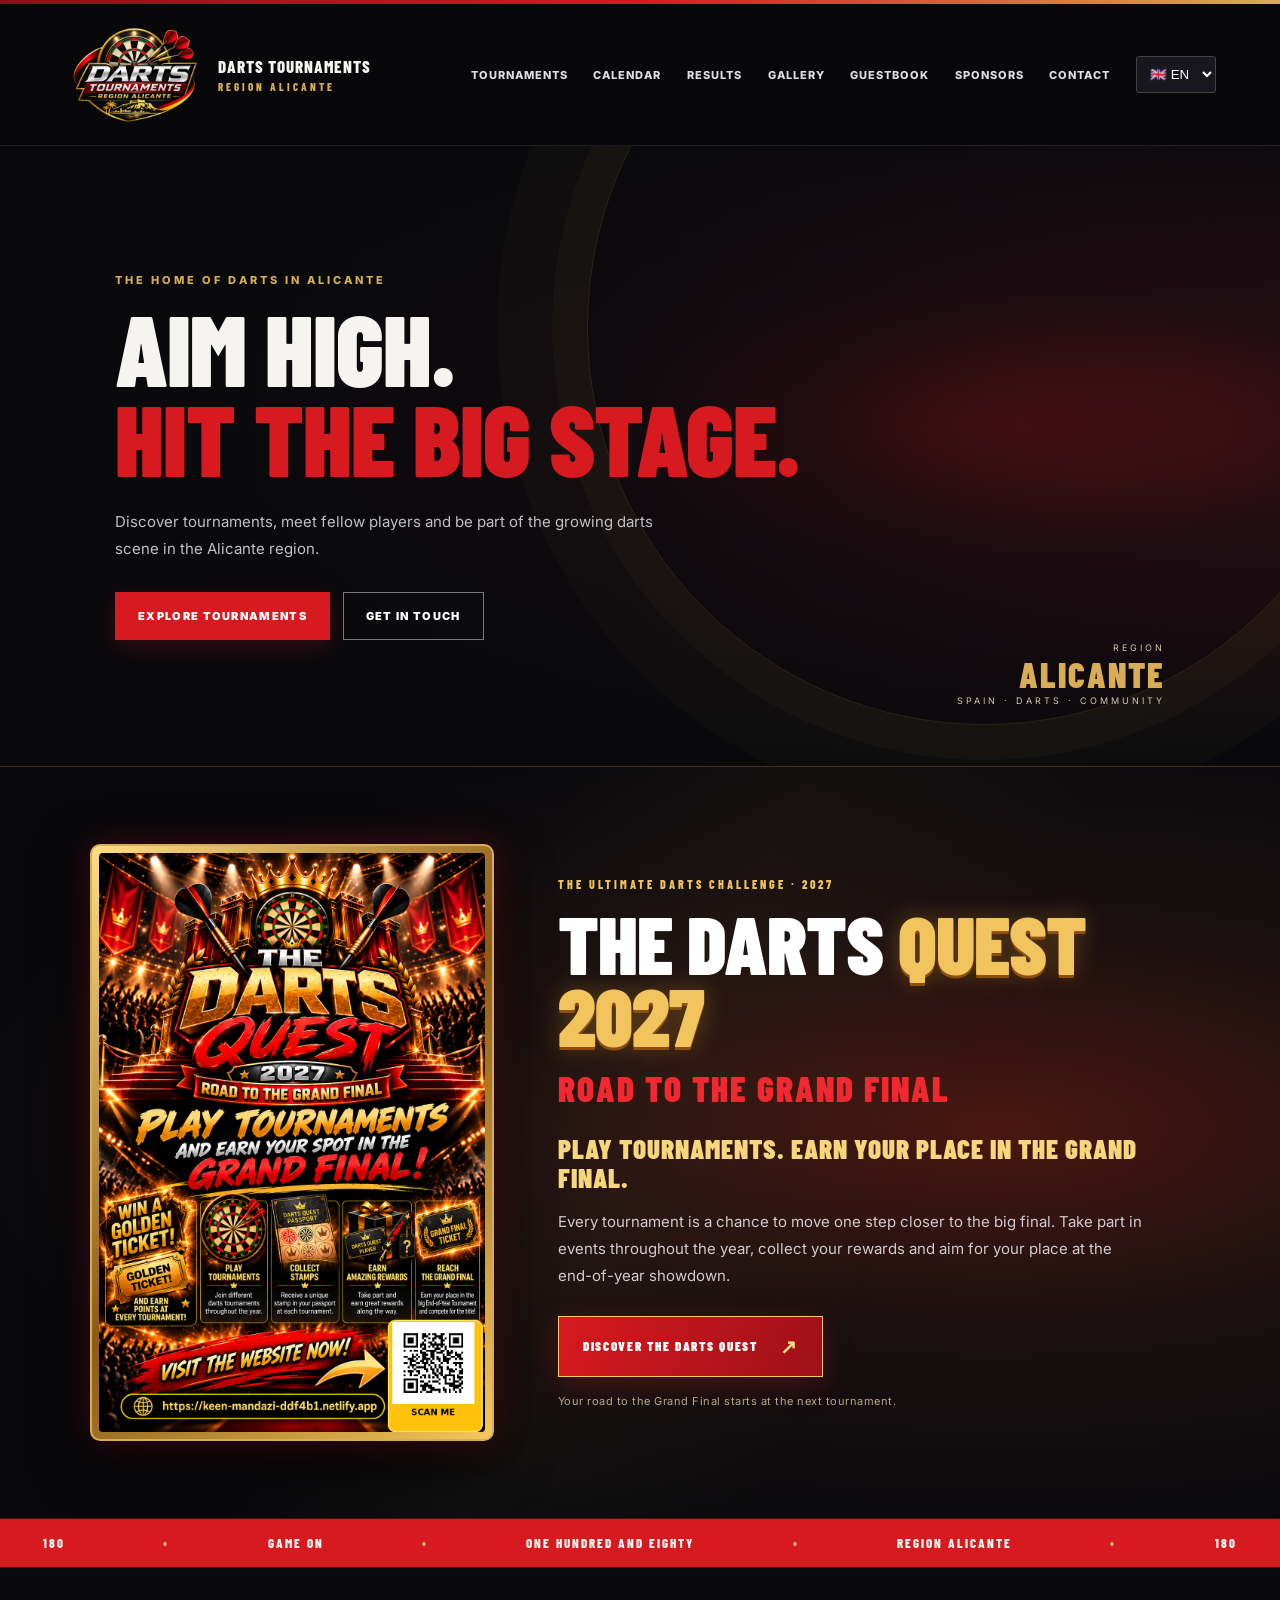
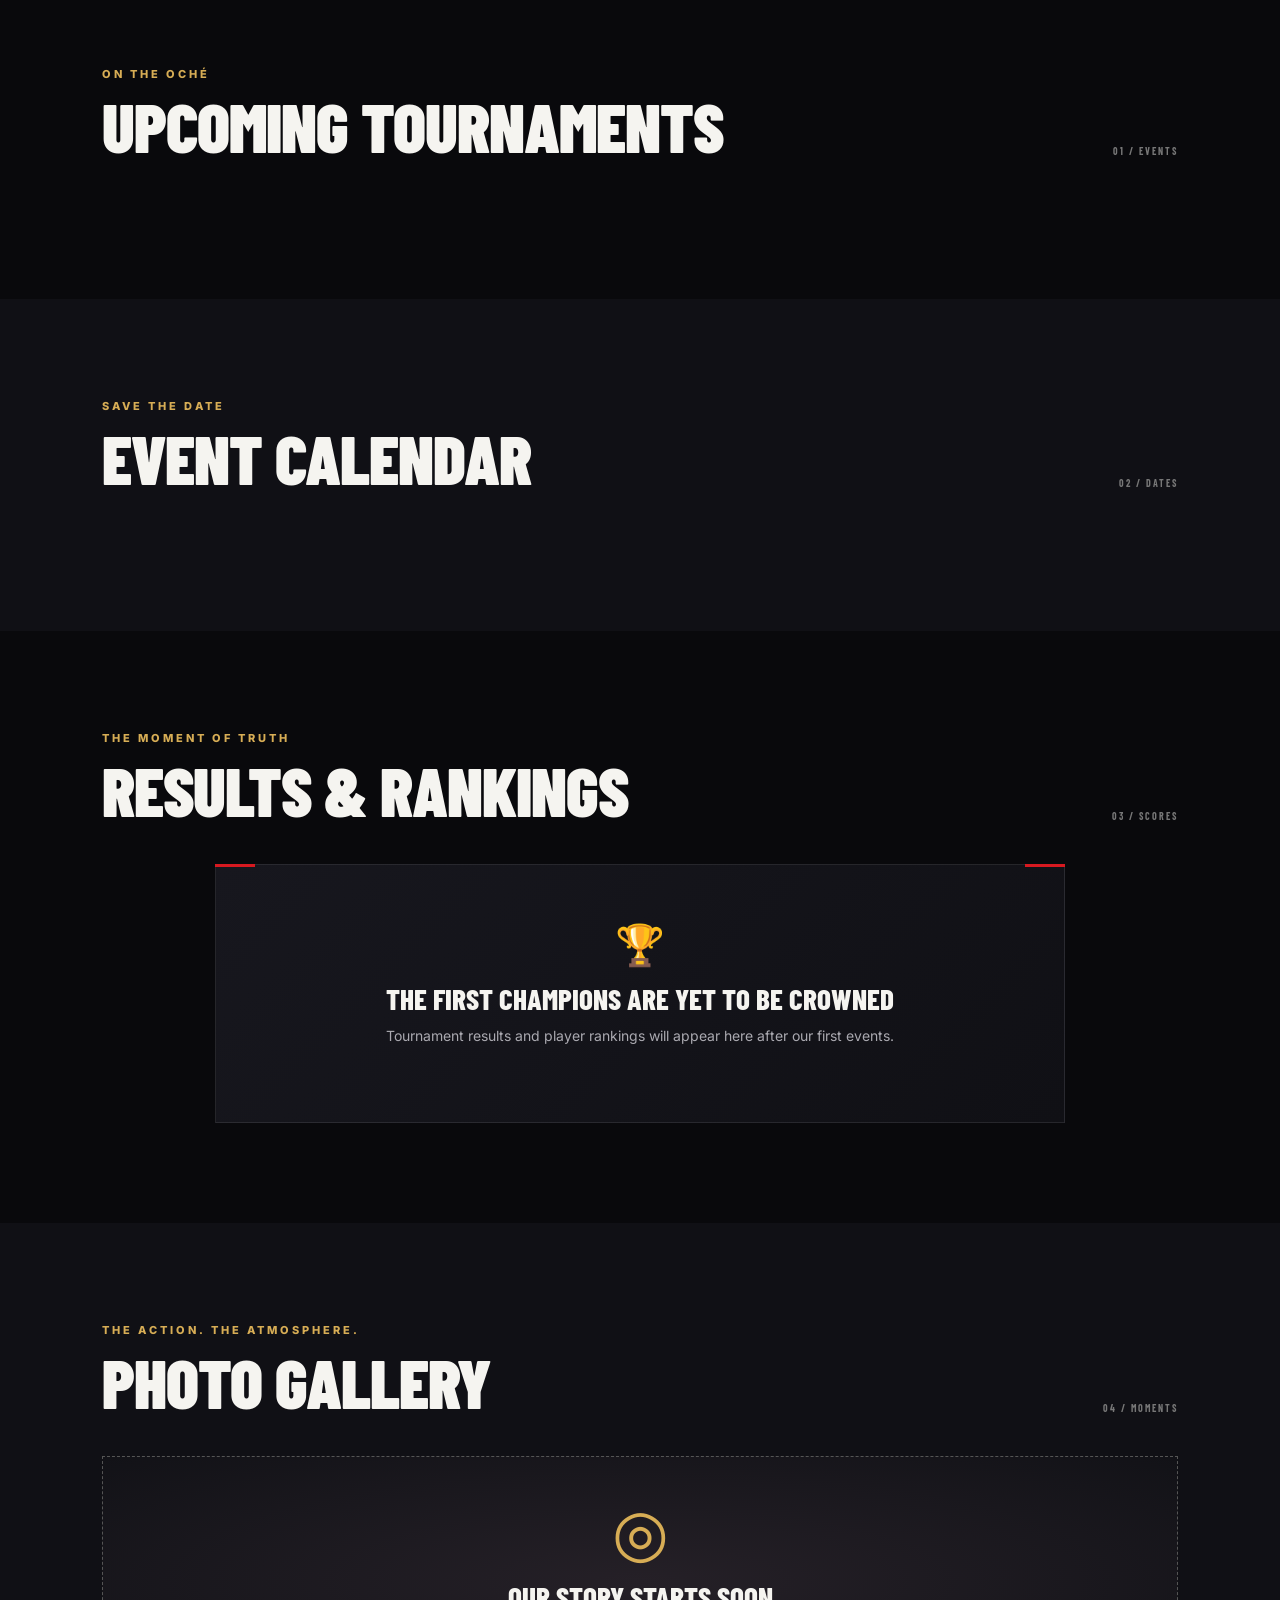
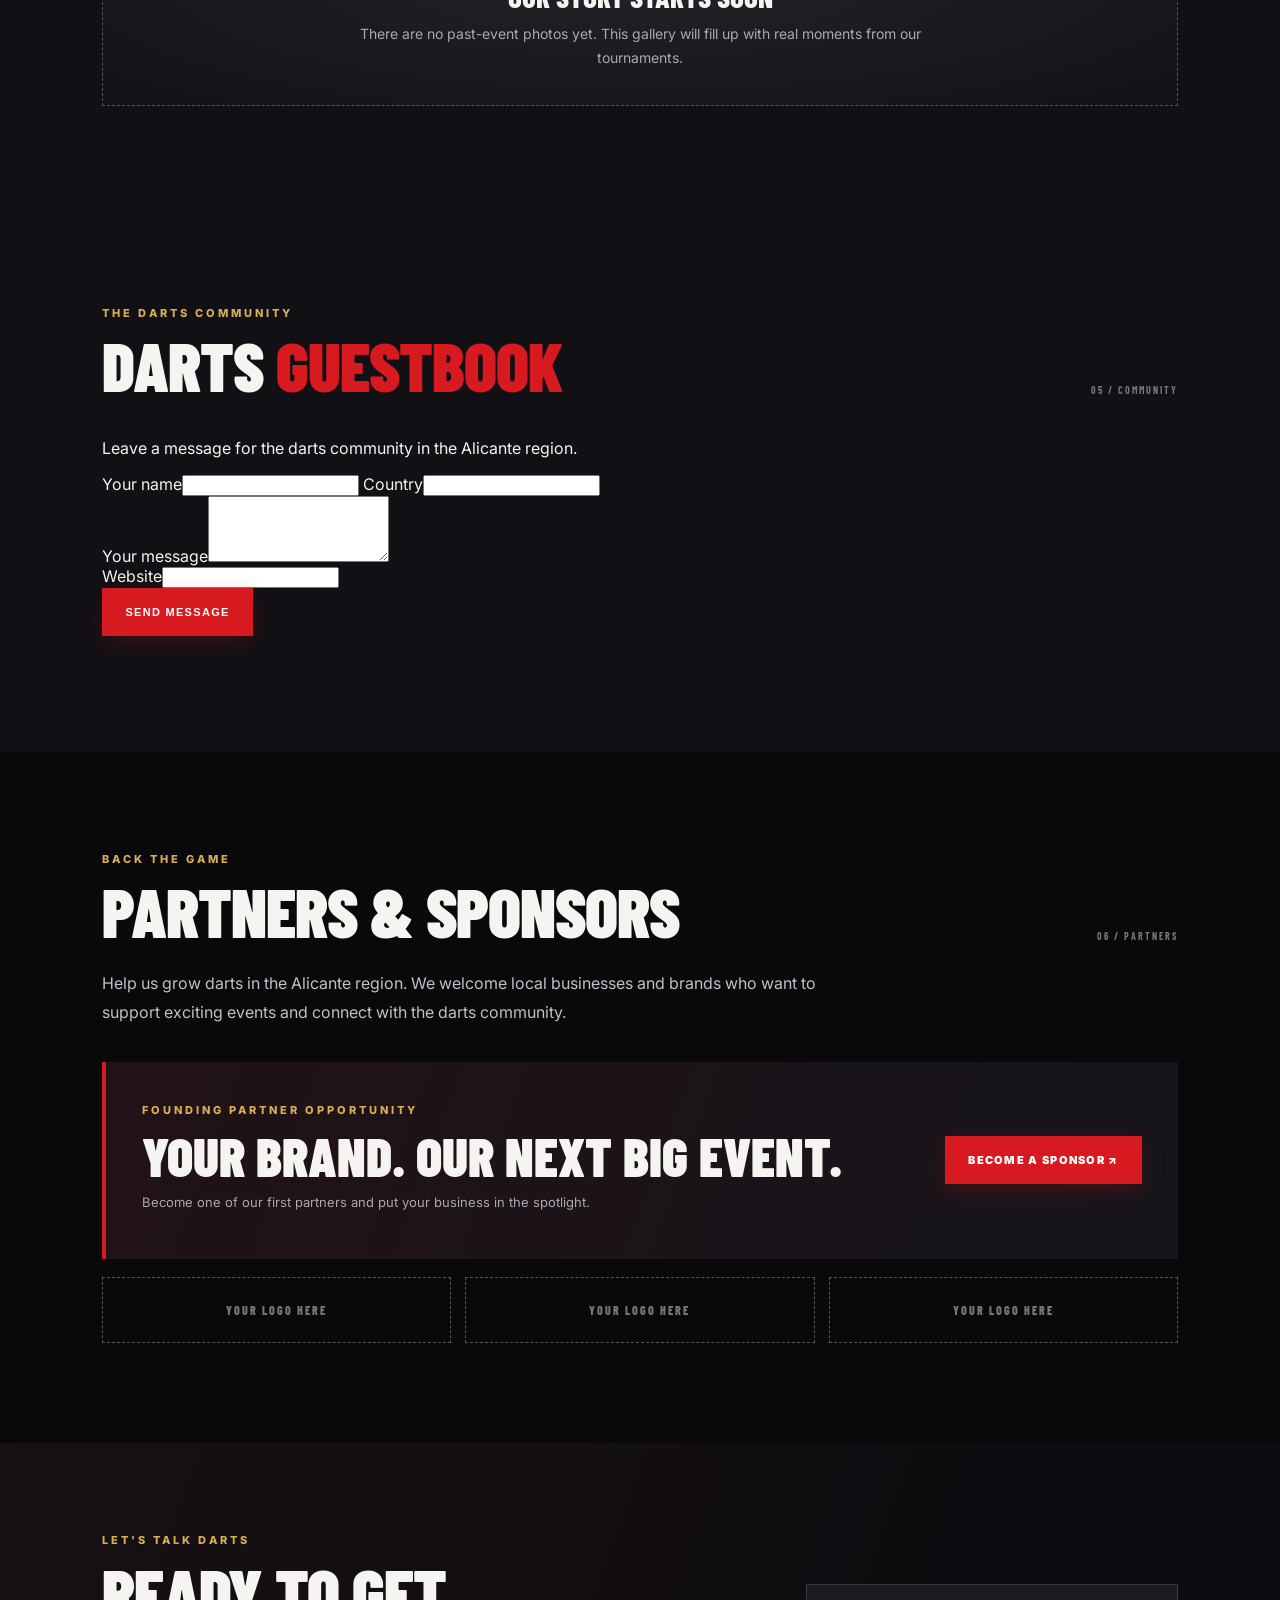
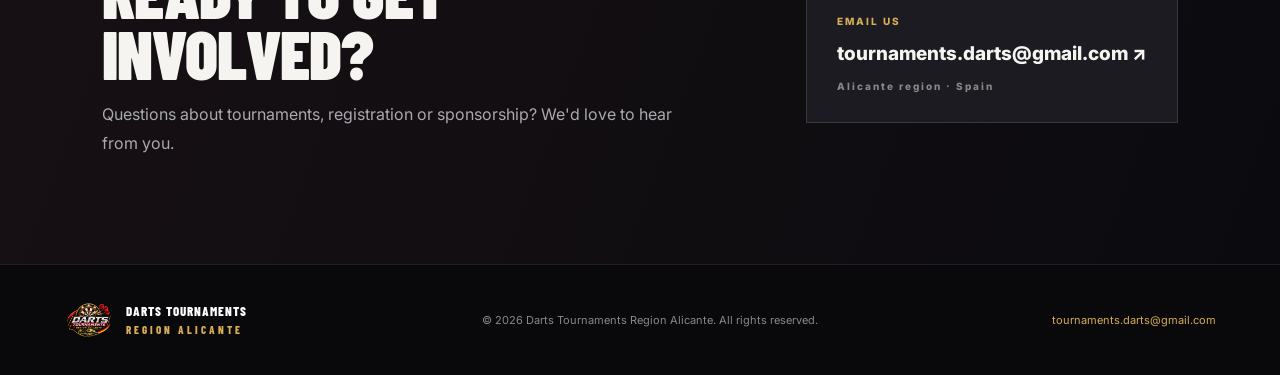
==== commit c9f19938: "Add public guestbook section" ====
--- a/index.html
+++ b/index.html
@@ -7,7 +7,7 @@
   <meta name="theme-color" content="#09090c">
   <title>Darts Tournaments Region Alicante</title>
   <link rel="icon" href="assets/logo.png">
-  <link rel="stylesheet" href="styles.css?v=quest2027">
+  <link rel="stylesheet" href="styles.css?v=guestbook1">
 </head>
 <body>
   <div class="topline"></div>
@@ -22,6 +22,7 @@
       <a href="#calendar" data-i18n="navCalendar">Calendar</a>
       <a href="#results" data-i18n="navResults">Results</a>
       <a href="#gallery" data-i18n="navGallery">Gallery</a>
+      <a href="#guestbook" data-i18n="navGuestbook">Guestbook</a>
       <a href="#sponsors" data-i18n="navSponsors">Sponsors</a>
       <a href="#contact" data-i18n="navContact">Contact</a>
       <select id="language" aria-label="Select language">
@@ -113,10 +114,29 @@
       <div id="gallery-content" aria-live="polite"><div class="gallery-placeholder"><div class="gallery-symbol">◎</div><h3 data-i18n="galleryEmptyTitle">Our story starts soon</h3><p data-i18n="galleryEmptyCopy">There are no past-event photos yet. This gallery will fill up with real moments from our tournaments.</p></div></div>
     </section>
 
+    <section class="section section-dark" id="guestbook">
+      <div class="section-heading">
+        <div><p class="eyebrow" data-i18n="guestbookEyebrow">THE DARTS COMMUNITY</p><h2 data-i18n="guestbookTitle">DARTS <em>GUESTBOOK</em></h2></div>
+        <span class="section-mark">05 / COMMUNITY</span>
+      </div>
+      <p class="guestbook-intro" data-i18n="guestbookIntro">Leave a message for the darts community in the Alicante region.</p>
+      <form id="guestbook-form" class="guestbook-form">
+        <div class="guestbook-fields">
+          <label><span data-i18n="guestbookName">Your name</span><input name="name" maxlength="60" required autocomplete="name"></label>
+          <label><span data-i18n="guestbookCountry">Country</span><input name="country" maxlength="60" autocomplete="country-name"></label>
+        </div>
+        <label><span data-i18n="guestbookMessage">Your message</span><textarea name="message" rows="4" maxlength="600" required></textarea></label>
+        <div class="guestbook-trap" aria-hidden="true"><label>Website<input name="website" tabindex="-1" autocomplete="off"></label></div>
+        <button class="btn btn-red" type="submit" data-i18n="guestbookSubmit">SEND MESSAGE</button>
+        <p id="guestbook-status" class="guestbook-status" role="status" aria-live="polite"></p>
+      </form>
+      <div id="guestbook-messages" class="guestbook-messages" aria-live="polite"></div>
+    </section>
+
     <section class="section sponsors" id="sponsors">
       <div class="section-heading">
         <div><p class="eyebrow" data-i18n="sponsorEyebrow">BACK THE GAME</p><h2 data-i18n="sponsorTitle">PARTNERS & <em>SPONSORS</em></h2></div>
-        <span class="section-mark">05 / PARTNERS</span>
+        <span class="section-mark">06 / PARTNERS</span>
       </div>
       <p class="sponsor-intro" data-i18n="sponsorIntro">Help us grow darts in the Alicante region. We welcome local businesses and brands who want to support exciting events and connect with the darts community.</p>
       <div class="sponsor-callout">
@@ -137,6 +157,6 @@
     <p>© <span id="year"></span> Darts Tournaments Region Alicante. <span data-i18n="footerRights">All rights reserved.</span></p>
     <a href="mailto:tournaments.darts@gmail.com">tournaments.darts@gmail.com</a>
   </footer>
-  <script src="script.js?v=quest2027"></script>
+  <script src="script.js?v=guestbook1"></script>
 </body>
 </html>
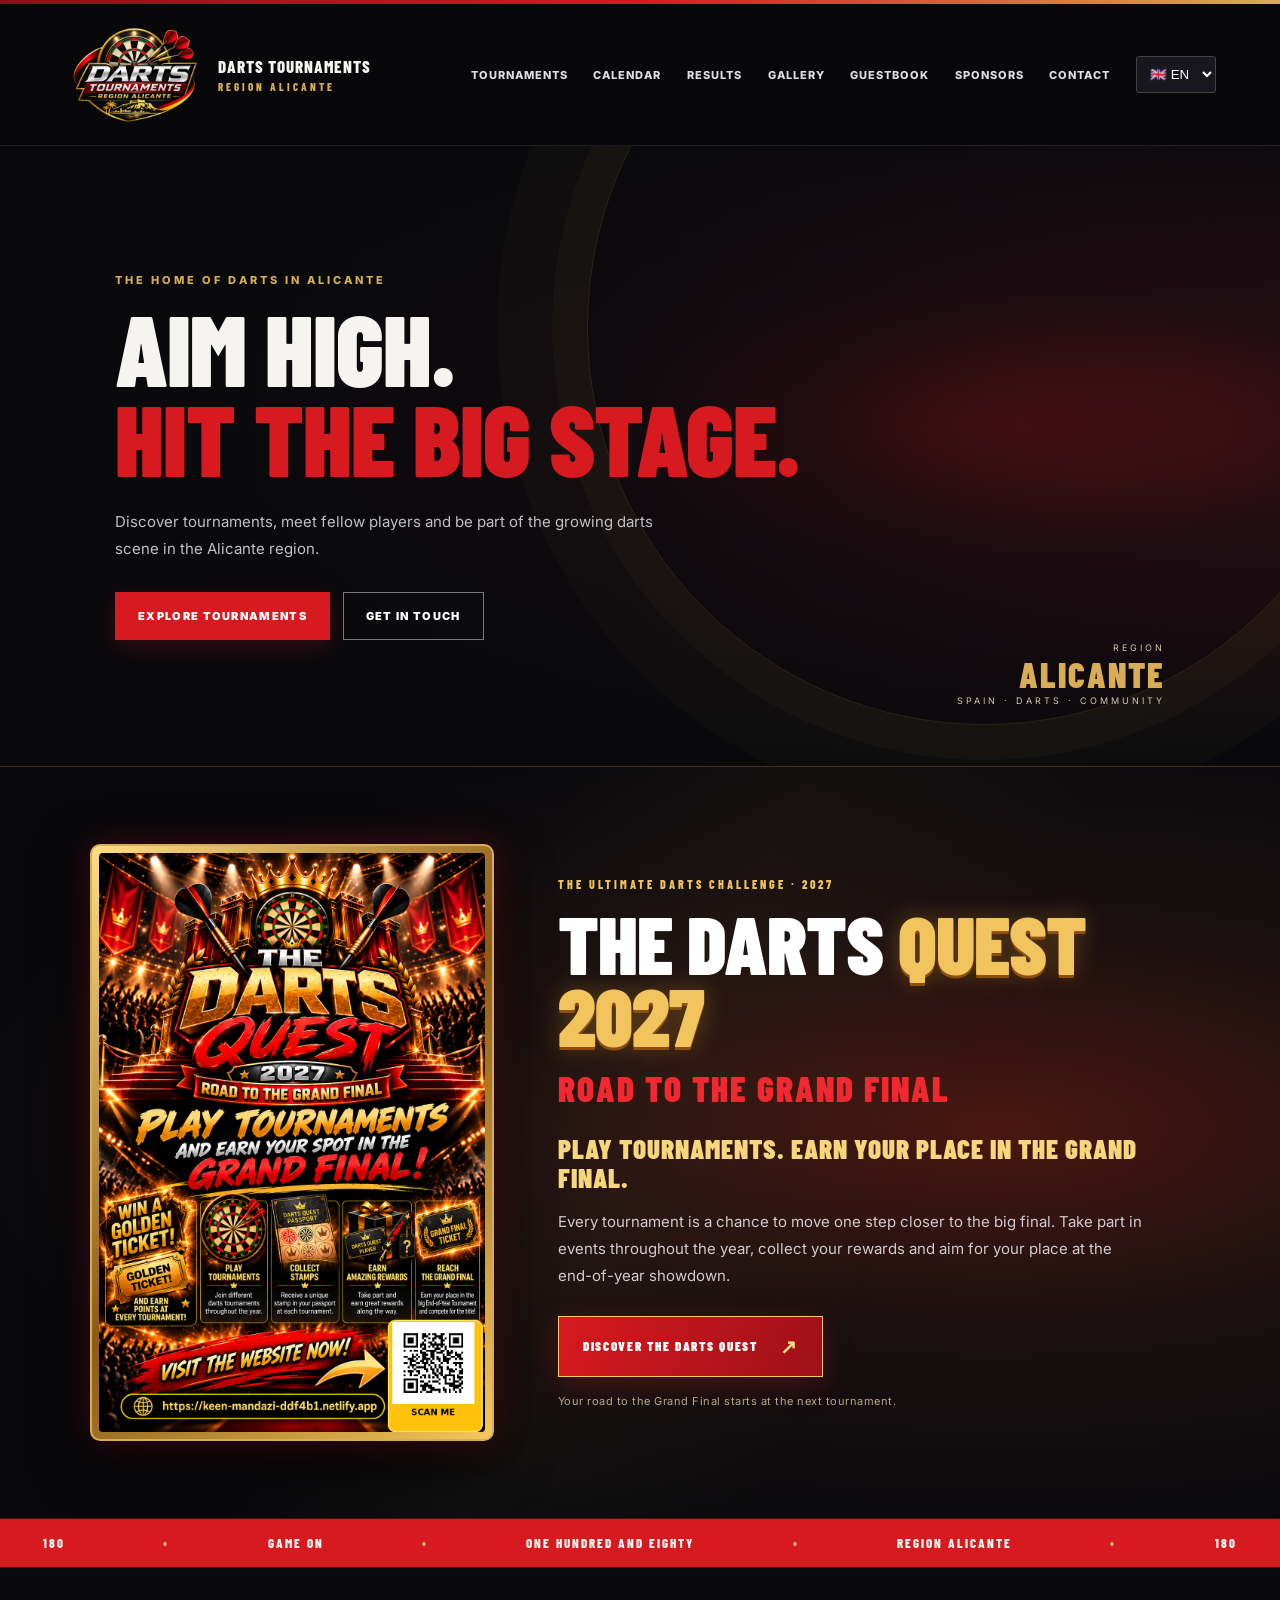
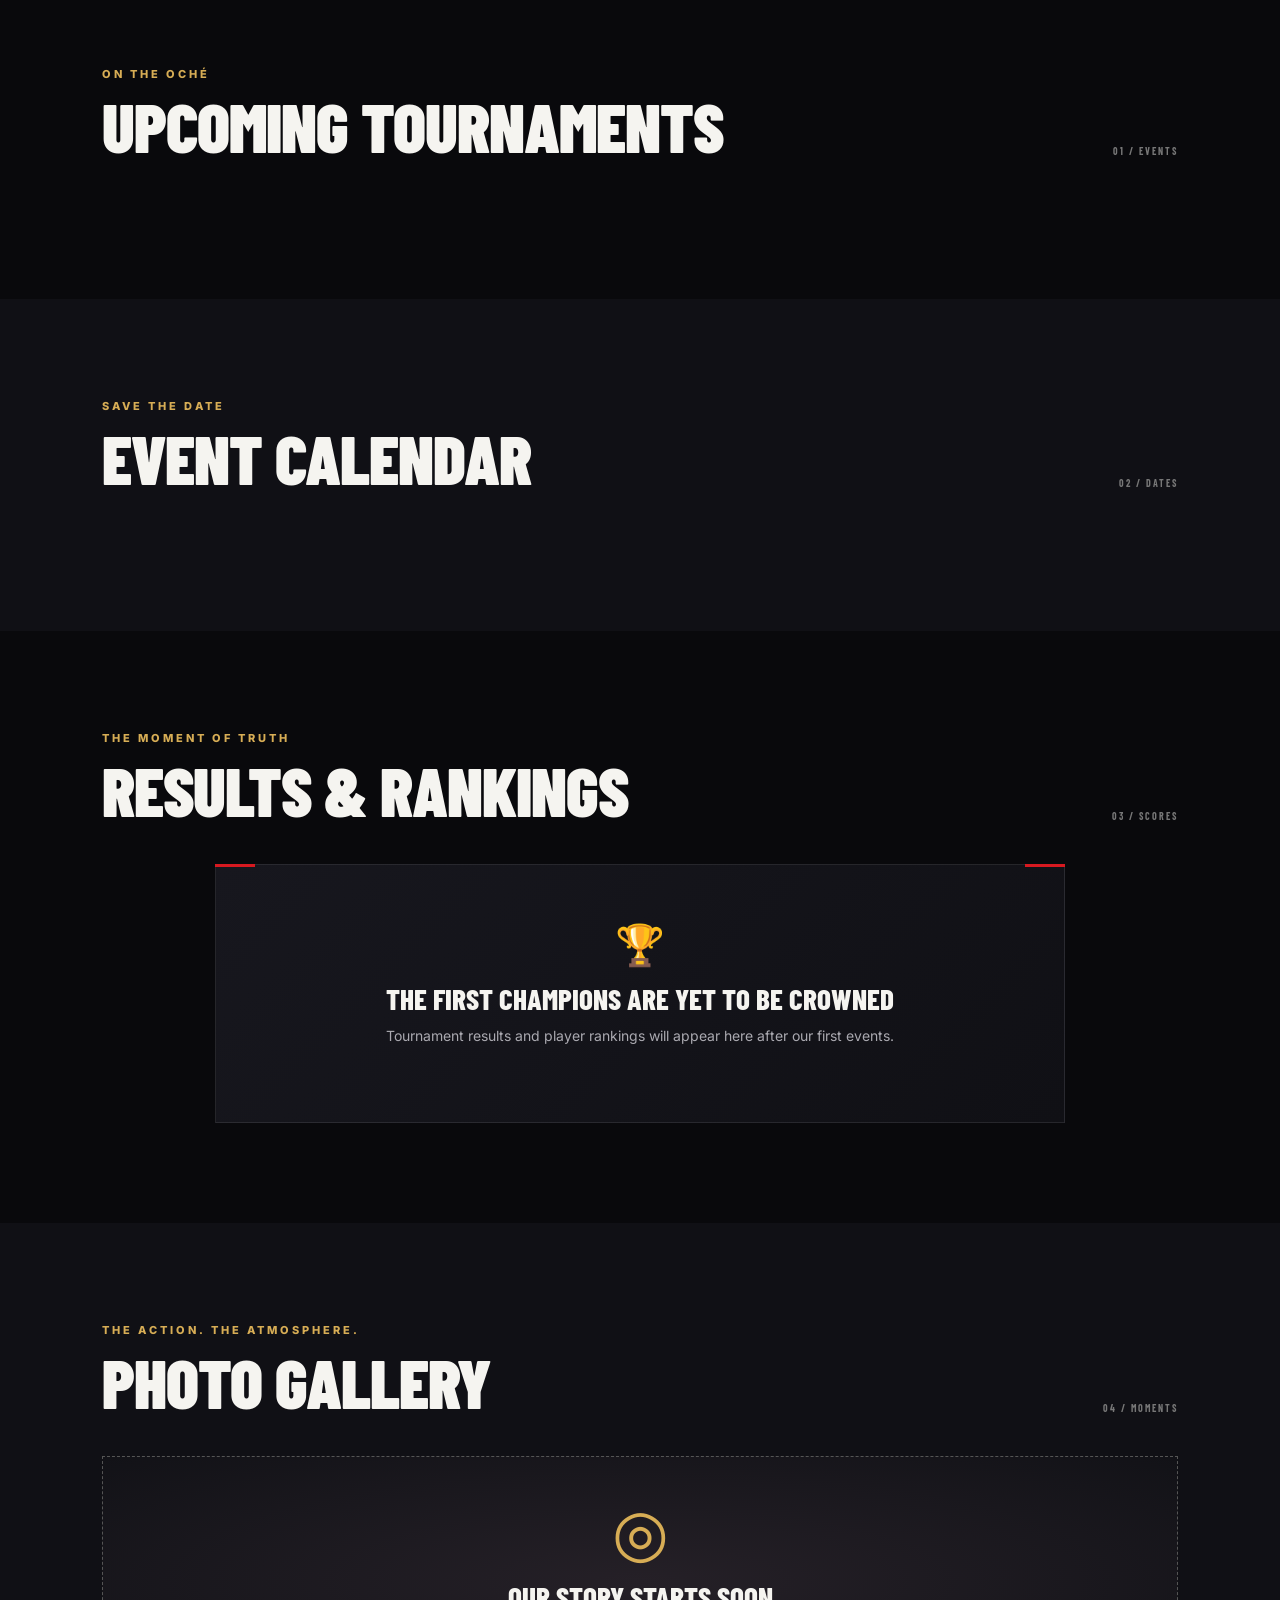
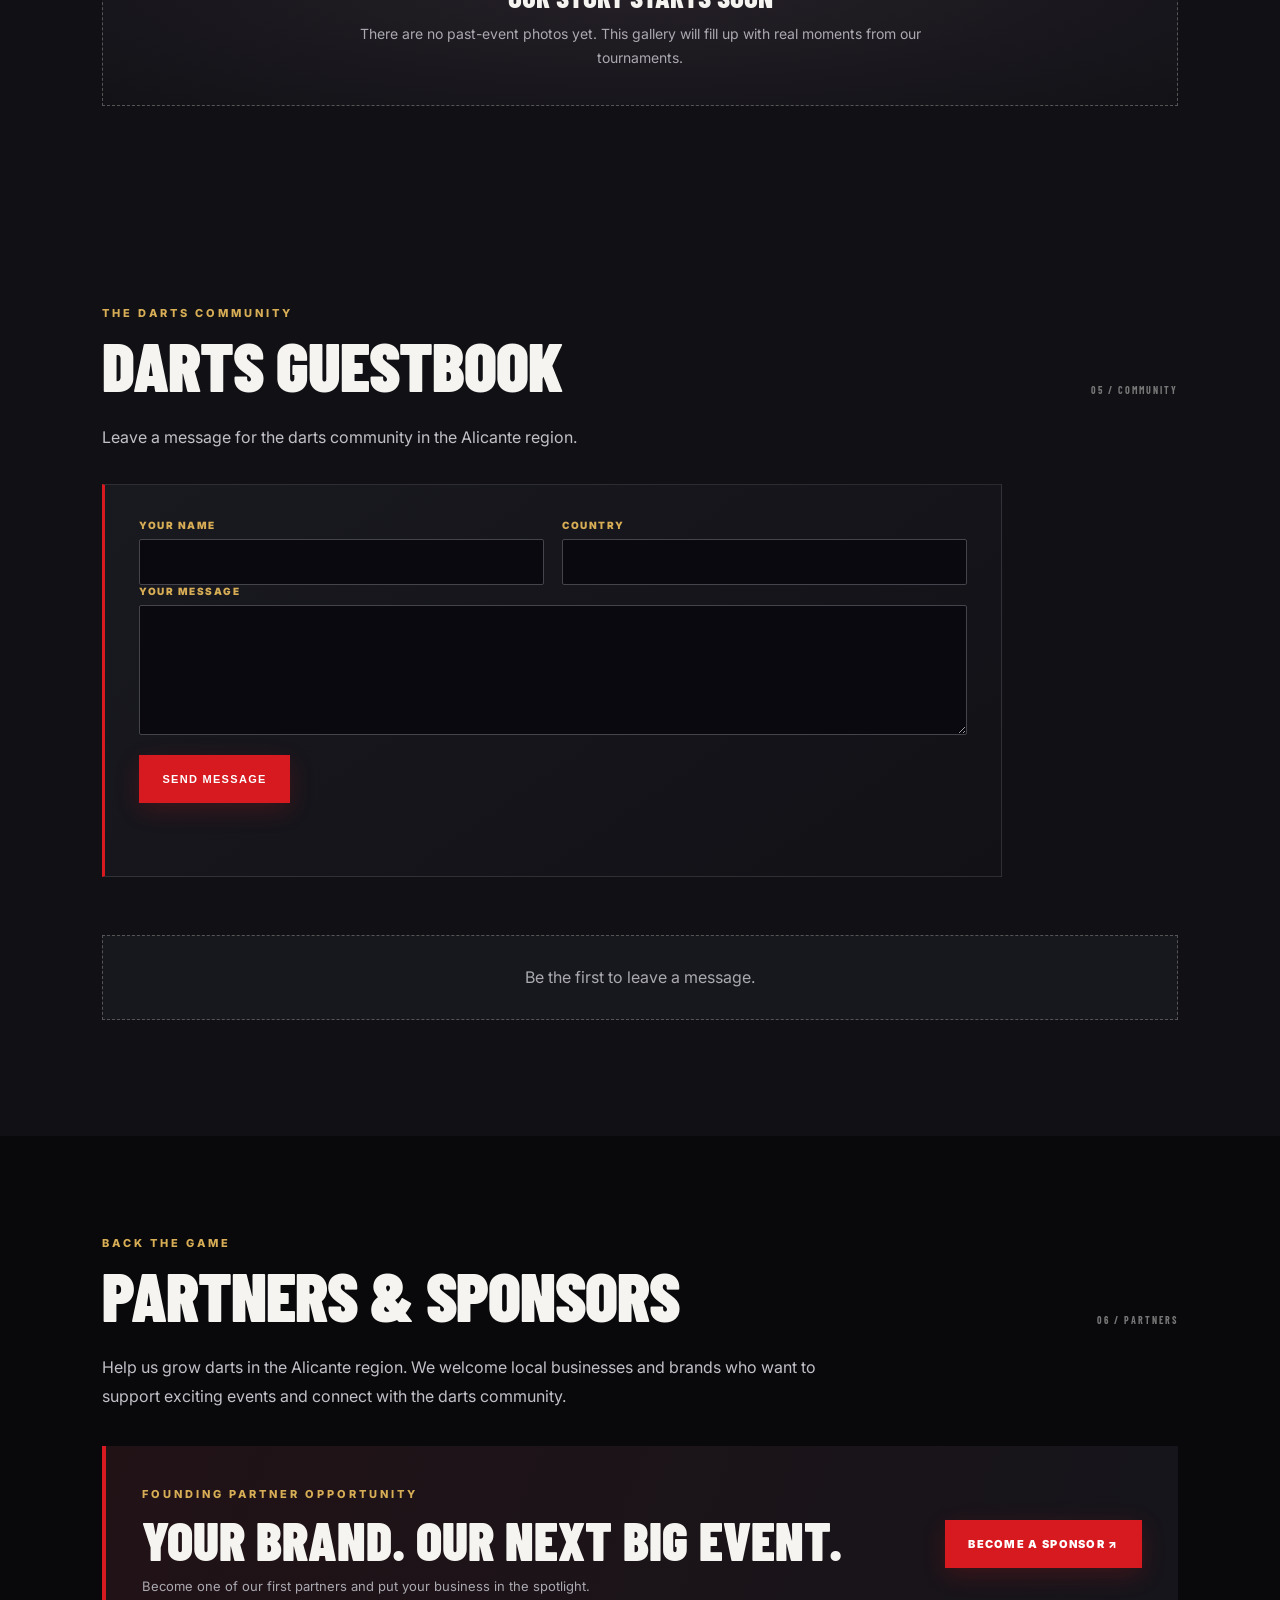
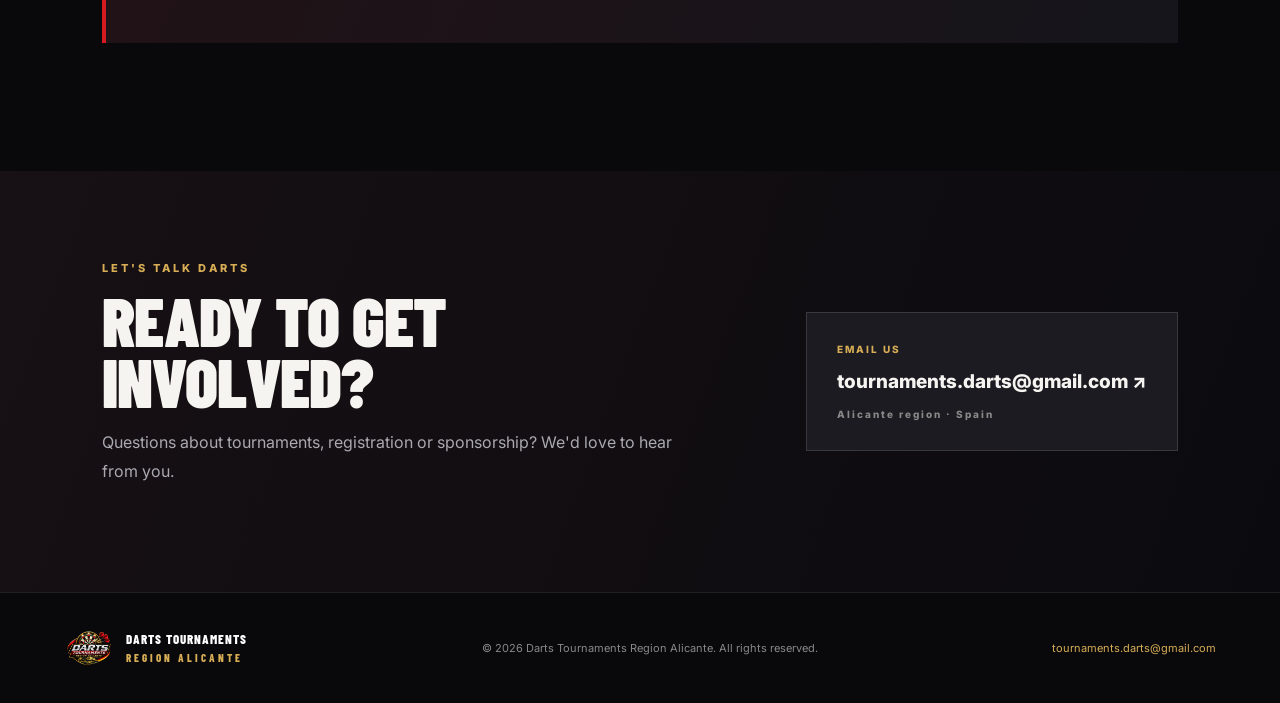
==== commit 5911a47b: "Update index.html" ====
--- a/index.html
+++ b/index.html
@@ -143,7 +143,7 @@
         <div><span class="eyebrow" data-i18n="foundingPartner">FOUNDING PARTNER OPPORTUNITY</span><h3 data-i18n="sponsorCallTitle">YOUR BRAND.<br><em>OUR NEXT BIG EVENT.</em></h3><p data-i18n="sponsorCallCopy">Become one of our first partners and put your business in the spotlight.</p></div>
         <a class="btn btn-red" href="mailto:tournaments.darts@gmail.com?subject=Become%20a%20sponsor" data-i18n="sponsorCta">BECOME A SPONSOR ↗</a>
       </div>
-      <div class="sponsor-slots"><div>YOUR LOGO HERE</div><div>YOUR LOGO HERE</div><div>YOUR LOGO HERE</div></div>
+      <div id="sponsorAds" class="sponsor-ad-list"></div>
     </section>
 
     <section class="contact-section" id="contact">
@@ -159,4 +159,4 @@
   </footer>
   <script src="script.js?v=guestbook1"></script>
 </body>
-</html>+</html>
--- a/styles.css
+++ b/styles.css
@@ -91,3 +91,73 @@
 .quest-cta span{font-size:20px;color:#ffdc7a}
 .quest-note{font-size:11px;color:#b9a98b;letter-spacing:.5px;margin:17px 0 0}
 @media(max-width:760px){.quest-feature-inner{grid-template-columns:1fr;gap:30px}.quest-poster-wrap{width:min(100%,430px)}.quest-feature-copy{text-align:center;margin:0 auto}.quest-description{margin-left:auto;margin-right:auto}.quest-feature-copy h2{font-size:clamp(42px,12vw,66px)}}
+
+
+/* Darts Guestbook */
+.guestbook-intro{color:#c1c0c6;line-height:1.8;max-width:760px;margin:-15px 0 32px}
+.guestbook-form{max-width:900px;margin:0 0 42px;padding:clamp(20px,4vw,34px);background:linear-gradient(145deg,#191920,#111116);border:1px solid #ffffff1b;border-left:3px solid var(--red)}
+.guestbook-fields{display:grid;grid-template-columns:repeat(2,minmax(0,1fr));gap:18px}
+.guestbook-form label{display:flex;flex-direction:column;gap:8px;color:var(--gold);font-size:10px;font-weight:900;letter-spacing:1.5px;text-transform:uppercase}
+.guestbook-form input,.guestbook-form select,.guestbook-form textarea{width:100%;min-height:46px;padding:12px 14px;background:#09090f;color:var(--white);border:1px solid #45434b;border-radius:2px;font:500 14px Inter,Arial,sans-serif;letter-spacing:0;text-transform:none}
+.guestbook-form textarea{min-height:130px;resize:vertical;line-height:1.6}
+.guestbook-form input:focus,.guestbook-form select:focus,.guestbook-form textarea:focus{outline:2px solid var(--gold);outline-offset:2px;border-color:var(--gold)}
+.guestbook-form .guestbook-message-field{grid-column:1/-1}
+.guestbook-form button,.guestbook-submit{margin-top:20px;cursor:pointer}
+.guestbook-trap{position:absolute!important;left:-10000px!important;width:1px!important;height:1px!important;overflow:hidden!important}
+.guestbook-status{min-height:24px;margin:15px 0 0;color:var(--gold);font-size:13px;line-height:1.6}
+.guestbook-messages{display:grid;grid-template-columns:repeat(2,minmax(0,1fr));gap:16px}
+.guestbook-message{padding:22px;background:linear-gradient(145deg,#191920,#111116);border:1px solid #ffffff1b;border-top:2px solid var(--gold);min-width:0}
+.guestbook-message p{margin:0;color:#dedce1;font-size:14px;line-height:1.8;overflow-wrap:anywhere;white-space:pre-wrap}
+.guestbook-message strong{display:block;margin:0 0 5px;color:#fff;font:800 22px 'Barlow Condensed',sans-serif;text-transform:uppercase;overflow-wrap:anywhere}
+.guestbook-message small{display:block;margin-bottom:13px;color:var(--gold);font-size:10px;font-weight:800;letter-spacing:1.2px;text-transform:uppercase}
+.guestbook-empty{grid-column:1/-1;padding:28px;background:#17171e;border:1px dashed #555;color:var(--muted);text-align:center;line-height:1.7}
+@media(max-width:650px){.guestbook-fields,.guestbook-messages{grid-template-columns:1fr}.guestbook-form .guestbook-message-field{grid-column:auto}.guestbook-form{padding:18px}}
+/* Sponsor advertisements */
+.sponsor-ad-list {
+  display: flex;
+  flex-direction: column;
+  align-items: center;
+  gap: 20px;
+  width: 100%;
+  margin-top: 28px;
+}
+
+.sponsor-ad-card {
+  width: 100%;
+  max-width: 950px;
+  height: 240px;
+  padding: 12px;
+  display: flex;
+  align-items: center;
+  justify-content: center;
+  background: #121217;
+  border: 1px solid #303039;
+  border-radius: 5px;
+}
+
+.sponsor-ad-card a {
+  display: flex;
+  width: 100%;
+  height: 100%;
+  align-items: center;
+  justify-content: center;
+}
+
+.sponsor-ad-card img {
+  display: block;
+  width: 100%;
+  height: 100%;
+  object-fit: contain;
+}
+
+.sponsor-ad-card a:focus-visible {
+  outline: 2px solid var(--gold);
+  outline-offset: 4px;
+}
+
+@media(max-width:600px) {
+  .sponsor-ad-card {
+    height: 190px;
+    padding: 8px;
+  }
+}
